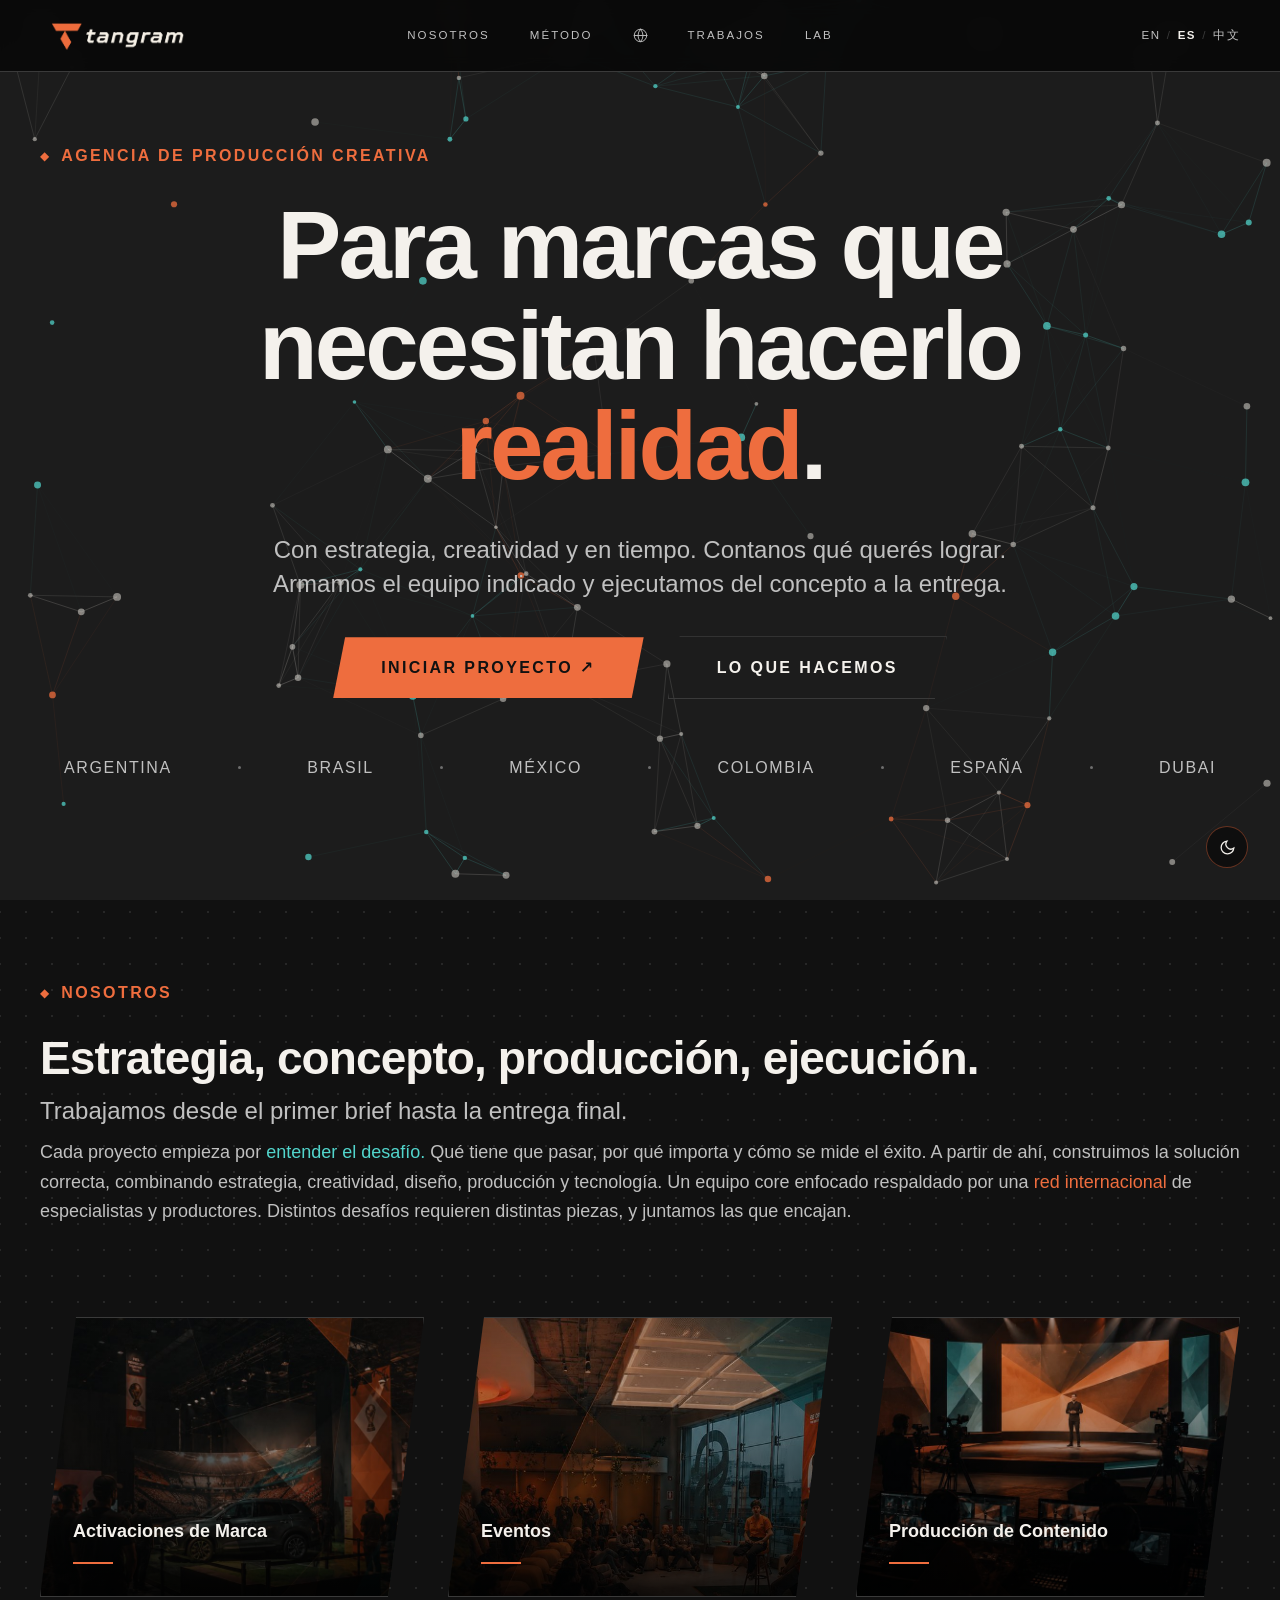
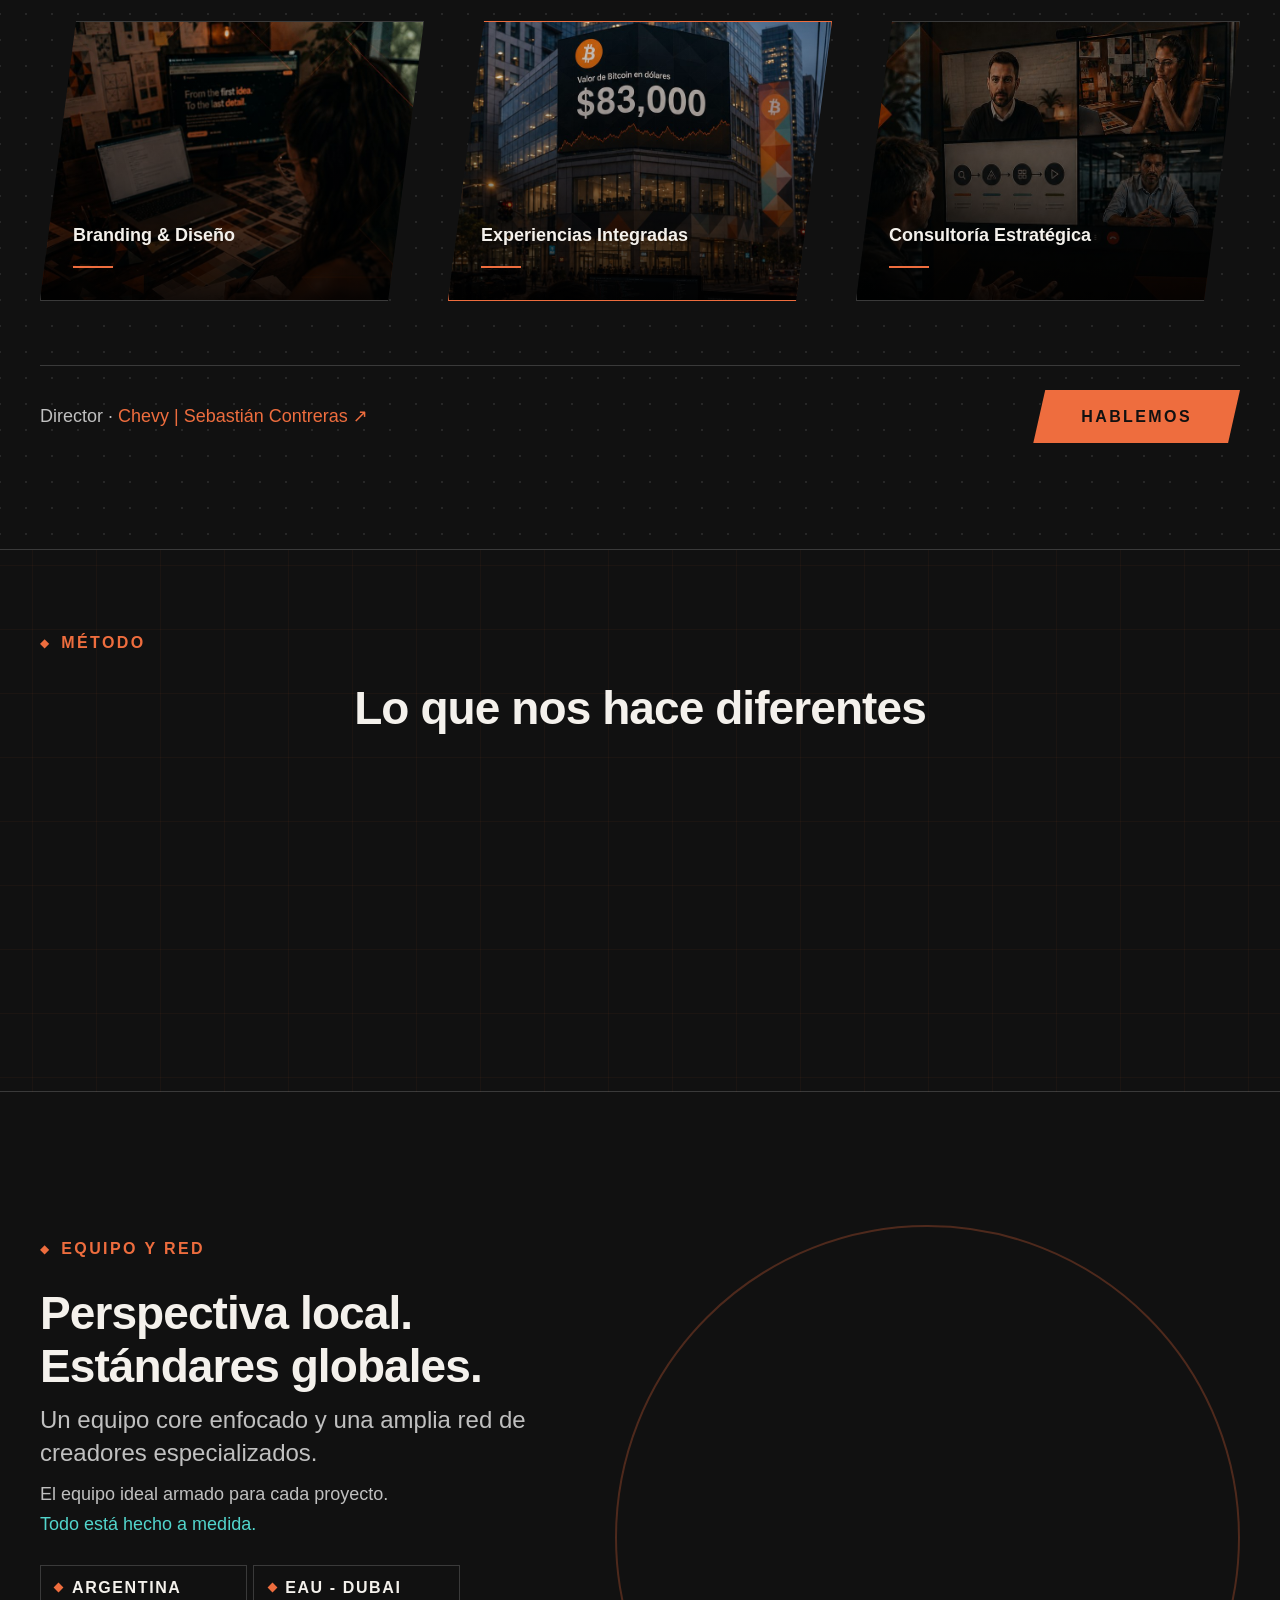
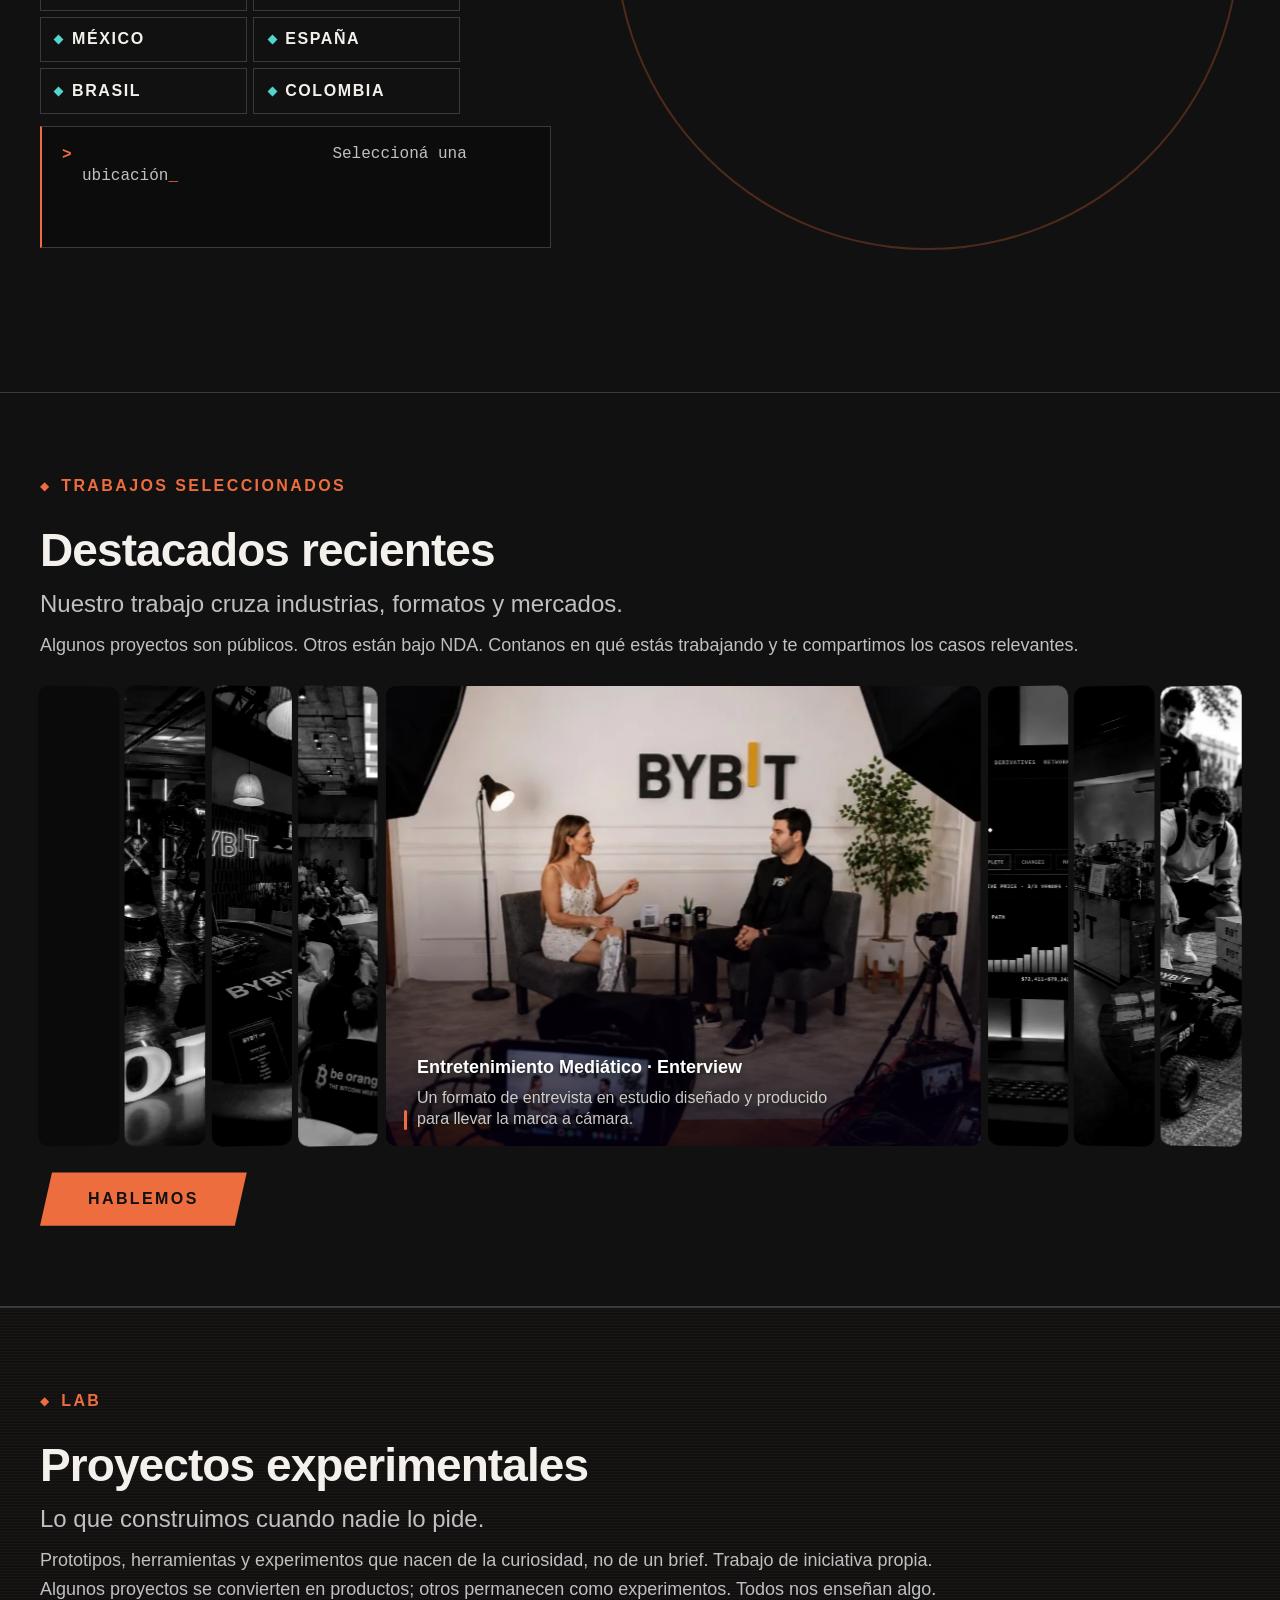
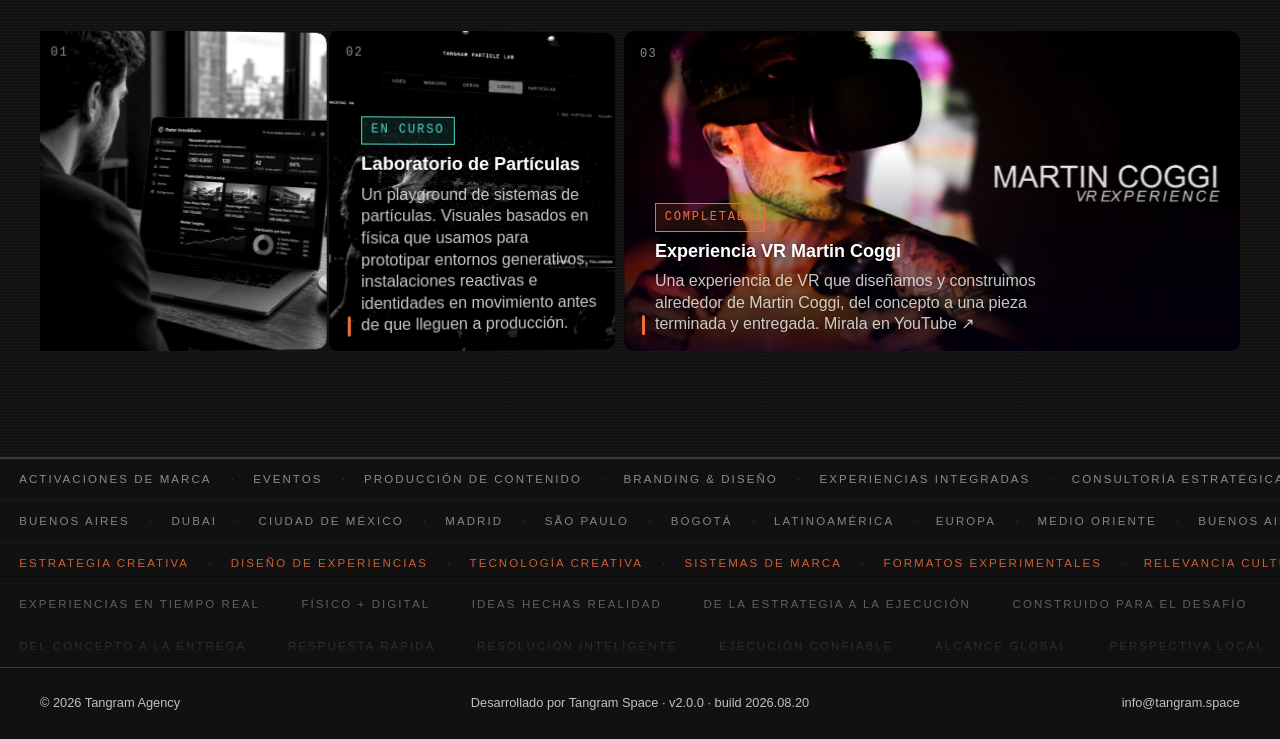
==== es/index.html @ b04fa287 "Initial backup of tangram.space Co-Authored-By: Claude Sonnet 5 <noreply@anthropic.com>" ====
<!DOCTYPE html>
<html lang="es">

<head>
    <meta charset="UTF-8">
    <meta name="viewport" content="width=device-width, initial-scale=1.0">
    <title>Tangram | Agencia de Producción Creativa en Dubái</title>
    <meta name="description" content="Tangram es una agencia de producción creativa con base en Dubái, con operación en Latinoamérica, Europa y Medio Oriente: activaciones, eventos y contenido.">
    <meta property="og:type" content="website">
    <meta property="og:site_name" content="Tangram">
    <meta property="og:locale" content="es_ES">
    <meta property="og:url" content="http://staging-tangram-space.s3-website.us-east-2.amazonaws.com/es/index.html">
    <meta property="og:title" content="Tangram | Agencia de Producción Creativa en Dubái">
    <meta property="og:description" content="Tangram es una agencia de producción creativa con base en Dubái, con operación en Latinoamérica, Europa y Medio Oriente: activaciones, eventos y contenido.">
    <meta property="og:image" content="http://staging-tangram-space.s3-website.us-east-2.amazonaws.com/assets/images/og-cover.jpg">
    <meta property="og:image:width" content="1200">
    <meta property="og:image:height" content="630">
    <meta name="twitter:card" content="summary_large_image">
    <meta name="twitter:title" content="Tangram | Agencia de Producción Creativa en Dubái">
    <meta name="twitter:description" content="Tangram es una agencia de producción creativa con base en Dubái, con operación en Latinoamérica, Europa y Medio Oriente: activaciones, eventos y contenido.">
    <meta name="twitter:image" content="http://staging-tangram-space.s3-website.us-east-2.amazonaws.com/assets/images/og-cover.jpg">
    <link rel="preload" href="../fonts/TTOctosquares-DemiBold.woff2" as="font" type="font/woff2" crossorigin>
    <link rel="stylesheet" href="../css/styles.css">
    <link rel="icon" type="image/svg+xml" href="../assets/favicon.svg?v=5">
    <link rel="apple-touch-icon" sizes="180x180" href="../assets/apple-touch-icon.png?v=5">
    <link rel="icon" type="image/png" sizes="32x32" href="../assets/favicon-32x32.png?v=5">
    <link rel="icon" type="image/png" sizes="16x16" href="../assets/favicon-16x16.png?v=5">
    <link rel="icon" href="../assets/favicon.ico?v=5" type="image/x-icon">
    <!-- SEO:AUTOGENERATED START (source of truth: seo.config.json + build-seo.js — do not hand-edit) -->
    <link rel="canonical" href="http://staging-tangram-space.s3-website.us-east-2.amazonaws.com/es/index.html">
    <link rel="alternate" hreflang="en" href="http://staging-tangram-space.s3-website.us-east-2.amazonaws.com/">
    <link rel="alternate" hreflang="es" href="http://staging-tangram-space.s3-website.us-east-2.amazonaws.com/es/index.html">
    <link rel="alternate" hreflang="zh" href="http://staging-tangram-space.s3-website.us-east-2.amazonaws.com/zh/index.html">
    <link rel="alternate" hreflang="x-default" href="http://staging-tangram-space.s3-website.us-east-2.amazonaws.com/">
    <meta name="robots" content="noindex, nofollow">
    <script type="application/ld+json">
{
    "@context": "https://schema.org",
    "@type": "Organization",
    "name": "Tangram",
    "url": "http://staging-tangram-space.s3-website.us-east-2.amazonaws.com/es/index.html",
    "logo": "http://staging-tangram-space.s3-website.us-east-2.amazonaws.com/assets/images/logo.png",
    "email": "info@tangram.space",
    "sameAs": [
        "https://www.linkedin.com/company/tangram-marketing-agency"
    ]
}
    </script>
<!-- SEO:AUTOGENERATED END -->
</head>

<body>

    <header class="site-header">
        <div class="logo">
            <picture><source srcset="../assets/images/logo.webp" type="image/webp"><img src="../assets/images/logo.png" alt="Tangram Logo" width="1450" height="482"></picture>
        </div>
        <nav class="nav-main">
            <div class="nav-main-side">
                <a href="#about" class="nav-link">Nosotros</a>
                <a href="#methodology" class="nav-link">Método</a>
            </div>
            <a href="#team" class="nav-link nav-globe" title="Red"><svg xmlns="http://www.w3.org/2000/svg" width="15" height="15" viewBox="0 0 24 24" fill="none" stroke="currentColor" stroke-width="1.5" stroke-linecap="round" stroke-linejoin="round" aria-hidden="true"><circle cx="12" cy="12" r="10"/><line x1="2" y1="12" x2="22" y2="12"/><path d="M12 2a15.3 15.3 0 0 1 4 10 15.3 15.3 0 0 1-4 10 15.3 15.3 0 0 1-4-10 15.3 15.3 0 0 1 4-10z"/></svg></a>
            <div class="nav-main-side">
                <a href="#portfolio" class="nav-link">Trabajos</a>
                <a href="#lab" class="nav-link">Lab</a>
            </div>
        </nav>
        <div class="nav-right">
            <button class="hamburger-btn" id="hamburger-btn" aria-label="Abrir menú" aria-expanded="false">
                <span class="bar"></span>
                <span class="bar"></span>
                <span class="bar"></span>
            </button>
            <div class="nav-lang-group">
                <a href="/" class="nav-lang-item">EN</a>
                <span class="nav-lang-sep">/</span>
                <span class="nav-lang-active">ES</span>
                <span class="nav-lang-sep">/</span>
                <a href="/zh/index.html" class="nav-lang-item">中文</a>
            </div>
        </div>
    </header>

    <main>
        <!-- Hero -->
        <section class="hero" id="hero">
            <canvas id="hero-canvas" aria-hidden="true"></canvas>
            <div class="container">
                <div class="hero-content">
                    <p class="section-kicker hero-reveal"><span class="eyebrow-diamond">◆</span> Agencia de Producción Creativa</p>
                    <div class="hero-content-inner">
                        <h1 class="hero-title hero-reveal">
                            <span class="hero-title-line1">Para marcas que</span><br>necesitan hacerlo <span class="accent-orange">realidad</span>.
                        </h1>
                        <p class="section-lead hero-subtitle hero-reveal">Con estrategia, creatividad y en tiempo. Contanos qué querés lograr.<br>Armamos el equipo indicado y ejecutamos del concepto a la entrega.</p>
                        <div class="hero-ctas hero-reveal">
                            <a href="#contact" class="btn-primary" id="open-contact-modal-hero">Iniciar Proyecto ↗</a>
                            <a href="#about" class="btn-hero-secondary">Lo que hacemos</a>
                        </div>
                        <a href="#team" class="credit-line hero-locations hero-reveal">
                            <span>Argentina</span>
                            <span class="loc-sep"></span>
                            <span>Brasil</span>
                            <span class="loc-sep"></span>
                            <span>México</span>
                            <span class="loc-sep"></span>
                            <span>Colombia</span>
                            <span class="loc-sep"></span>
                            <span>España</span>
                            <span class="loc-sep"></span>
                            <span>Dubai</span>
                        </a>
                    </div>
                </div>
            </div>
            <a href="#about" class="hero-scroll-hint" aria-label="Scroll"><span class="scroll-chevron"></span></a>
        </section>

        <!-- About -->
        <section class="about section-padding" id="about">
            <div class="container about-grid">
                <div class="about-text">
                    <p class="section-kicker"><span class="eyebrow-diamond">◆</span> Nosotros</p>
                    <h2 class="section-title">Estrategia, concepto, producción, ejecución.</h2>
                    <p class="section-lead">Trabajamos desde el primer brief hasta la entrega final.</p>
                    <p class="body">
                        Cada proyecto empieza por <span class="text-teal">entender el desafío.</span> Qué tiene que pasar, por qué importa y cómo se mide el éxito. A partir de ahí, construimos la solución correcta, combinando estrategia, creatividad, diseño, producción y tecnología. Un equipo core enfocado respaldado por una <span class="text-orange">red internacional</span> de especialistas y productores. Distintos desafíos requieren distintas piezas, y juntamos las que encajan.
                    </p>
                </div>
                <div class="services-grid" id="services">
                    <div class="service-card card-activations-lab">
                        <h3>Activaciones de Marca</h3>
                        <p>Convertimos los objetivos de marca en experiencias con las que la gente puede interactuar. Del concepto a la ejecución, cada activación se construye en torno a un propósito claro, conectando creatividad, touchpoints físicos y digitales, e impacto medible.</p>
                    </div>
                    <div class="service-card card-events">
                        <h3>Eventos</h3>
                        <p>Creamos eventos como experiencias completas de marca. Del concepto y el journey del invitado a la producción y ejecución, cada elemento está diseñado en función del objetivo. De encuentros íntimos a producciones de gran escala para 50 a 5.000 personas.</p>
                    </div>
                    <div class="service-card card-audiovisual">
                        <h3>Producción de Contenido</h3>
                        <p>Desarrollamos y producimos contenido construido en torno a marcas, productos y audiencias. De conceptos creativos y formatos hasta la filmación, motion y postproducción. Original o adaptado, siempre diseñado para donde tiene que vivir.</p>
                    </div>
                    <div class="service-card card-branding-design">
                        <h3>Branding & Diseño</h3>
                        <p>Creamos identidades visuales y sistemas de diseño que funcionan en entornos digitales y físicos. De 2D, 3D y motion a merchandising, señalética y espacios. Un lenguaje visual coherente en cada punto de contacto.</p>
                    </div>
                    <div class="service-card card-experiences">
                        <h3 class="text-accent">Experiencias Integradas</h3>
                        <p>Conectamos estrategia, creatividad, diseño, tecnología y producción para construir experiencias en entornos físicos y digitales. Distintas disciplinas trabajando juntas como una sola idea conectada.</p>
                    </div>
                    <div class="service-card card-consulting">
                        <h3>Consultoría Estratégica</h3>
                        <p>Ayudamos a convertir desafíos complejos en proyectos claros y ejecutables. De la definición de objetivos y oportunidades a la arquitectura del proyecto, KPIs, presupuestos, tiempos y el equipo indicado para hacerlo posible.</p>
                    </div>
                </div>
                <div class="body about-director">
                    <span>Director · <button type="button" class="director-link" id="open-dir-modal">Chevy | Sebastián Contreras ↗</button></span>
                    <button type="button" class="btn-primary" id="open-contact-modal-about">Hablemos</button>
                </div>
            </div>
        </section>

        <!-- How We Work -->
        <section class="methodology section-padding" id="methodology">
            <div class="container">
                <p class="section-kicker"><span class="eyebrow-diamond">◆</span> Método</p>
                <div class="method-content">
                    <h2 class="section-title method-reveal">Lo que nos hace diferentes</h2>
                    <p class="section-lead method-reveal">Cada proyecto empieza desde el desafío, no desde un catálogo de servicios.</p>
                    <p class="body method-reveal">Según lo que requiera, incorporamos las capacidades, personas, partners y tecnologías adecuadas.<br>Distintos desafíos requieren distintas piezas. Cada proyecto define su propia forma.</p>
                </div>
                <div class="method-stages method-reveal" aria-hidden="true">
                    <span class="m-stage" data-stage="understand">Entender</span>
                    <span class="m-stage-sep"><svg viewBox="0 0 28 12" preserveAspectRatio="none"><path class="sep-line" d="M1 6 H21"/><path class="sep-head" d="M19 1.5 L26.5 6 L19 10.5 Z"/></svg></span>
                    <span class="m-stage" data-stage="create">Crear</span>
                    <span class="m-stage-sep"><svg viewBox="0 0 28 12" preserveAspectRatio="none"><path class="sep-line" d="M1 6 H21"/><path class="sep-head" d="M19 1.5 L26.5 6 L19 10.5 Z"/></svg></span>
                    <span class="m-stage" data-stage="build">Construir</span>
                    <span class="m-stage-sep"><svg viewBox="0 0 28 12" preserveAspectRatio="none"><path class="sep-line" d="M1 6 H21"/><path class="sep-head" d="M19 1.5 L26.5 6 L19 10.5 Z"/></svg></span>
                    <span class="m-stage" data-stage="deliver">Entregar</span>
                </div>
                <div class="method-content">
                    <ul class="method-values method-reveal">
                        <li><span class="mv-text" data-text="Respuesta rápida."></span><span class="mv-caret">_</span></li>
                        <li><span class="mv-text" data-text="Resolución inteligente."></span><span class="mv-caret">_</span></li>
                        <li><span class="mv-text" data-text="Ejecución confiable."></span><span class="mv-caret">_</span></li>
                    </ul>
                </div>
            </div>
        </section>

        <!-- Team & Global -->
        <section class="team section-padding" id="team">
            <div class="container">
                <div class="team-split">
                    <!-- IZQUIERDA: label + tagline + descripción + city cards -->
                    <div class="team-left">
                        <p class="section-kicker"><span class="eyebrow-diamond">◆</span> Equipo y Red</p>
                        <h2 class="section-title">Perspectiva local.<br>Estándares globales.</h2>
                        <p class="section-lead">Un equipo core enfocado y una amplia red de creadores especializados.</p>
                        <p class="body">El equipo ideal armado para cada proyecto.<br><span class="text-teal">Todo está hecho a medida.</span></p>
                        <div class="city-cards">
                            <button type="button" class="city-card" data-city="baires" data-type="hq" data-role="Sede Central" data-text="Proyectos de gran escala. Activaciones de marca, mappings, producción virtual, dirección creativa y gestión integral de proyectos.">
                                <span class="city-dot"></span><span class="city-card-name team-location-label">Argentina</span>
                            </button>
                            <button type="button" class="city-card" data-city="dubai" data-type="hq" data-role="Sede Central" data-text="Luces, mapping, shows y eventos. Estudio asociado: Cocolife. Estudio creativo de arte, entretenimiento y diseño visual disruptivo." data-link-word="Cocolife" data-link-href="https://cocolife.fun/">
                                <span class="city-dot"></span><span class="city-card-name team-location-label">EAU - Dubai</span>
                            </button>
                            <button type="button" class="city-card" data-city="mexico" data-type="partner" data-role="Partner" data-text="Producción 100% llave en mano. Ejecución local completa del concepto a la entrega.">
                                <span class="city-dot"></span><span class="city-card-name team-location-label">México</span>
                            </button>
                            <button type="button" class="city-card" data-city="iberia" data-type="partner" data-role="Partner" data-text="Experiencias a gran escala y producción de merchandise premium.">
                                <span class="city-dot"></span><span class="city-card-name team-location-label">España</span>
                            </button>
                            <button type="button" class="city-card" data-city="brasil" data-type="local" data-role="Productor Local" data-text="Productores y proveedores locales para costos competitivos y ejecución confiable.">
                                <span class="city-dot"></span><span class="city-card-name team-location-label">Brasil</span>
                            </button>
                            <button type="button" class="city-card" data-city="colombia" data-type="local" data-role="Productor Local" data-text="Productores y proveedores locales para costos competitivos y ejecución confiable.">
                                <span class="city-dot"></span><span class="city-card-name team-location-label">Colombia</span>
                            </button>
                        </div>
                        <div class="map-readout" id="map-readout" data-idle="Seleccioná una ubicación">
                            <span class="readout-prompt">&gt;</span>
                            <span class="readout-body"><span class="readout-head team-location-label"></span><span class="readout-text"></span><span class="readout-caret">_</span></span>
                        </div>
                    </div>
                    <!-- DERECHA: globe -->
                    <div class="team-map-container">
                        <div class="globe-ascii"></div>
                    </div>
                </div>
            </div>
        </section>

        <!-- Portfolio -->
        <section class="portfolio section-padding" id="portfolio">
            <div class="container">
                <p class="section-kicker"><span class="eyebrow-diamond">◆</span> Trabajos Seleccionados</p>
                <div class="content">
                    <h2 class="section-title">Destacados recientes</h2>
                    <p class="section-lead">Nuestro trabajo cruza industrias, formatos y mercados.</p>
                    <p class="body">Algunos proyectos son públicos. Otros están bajo NDA. Contanos en qué estás trabajando y te compartimos los casos relevantes.</p>
                    <div class="ag-gallery" role="region" aria-label="Trabajos seleccionados">
                        <div class="ag-panel" role="button" tabindex="0" aria-label="Desarrollo Tecnológico en Tiempo Real">
                            <span class="ag-frame"><span class="ag-media"><picture><source srcset="../assets/images/cases/bybit-billboard.webp" type="image/webp"><img src="../assets/images/cases/bybit-billboard.jpg" alt="Cartelera OOH del precio de Bitcoin en Buenos Aires para Bybit" width="600" height="800" loading="lazy" decoding="async"></picture></span><span class="ag-overlay" aria-hidden="true"></span></span>
                            <span class="lab-panel-info" aria-hidden="true"><span class="ag-bar"></span><span class="lab-panel-body"><span class="lab-panel-name">Desarrollo Tecnológico en Tiempo Real</span><span class="lab-panel-desc">El precio de Bitcoin en tiempo real convertido en una campaña de vía pública de alto impacto en Buenos Aires.</span></span></span>
                        </div>
                        <div class="ag-panel" role="button" tabindex="0" aria-label="Show de Luces LED Sincronizado">
                            <span class="ag-frame"><span class="ag-media"><picture><source srcset="../assets/images/cases/volvo.webp" type="image/webp"><img src="../assets/images/cases/volvo.jpg" alt="Show de luces del stand de Volvo en una expo" width="600" height="800" loading="lazy" decoding="async"></picture></span><span class="ag-overlay" aria-hidden="true"></span></span>
                            <span class="lab-panel-info" aria-hidden="true"><span class="ag-bar"></span><span class="lab-panel-body"><span class="lab-panel-name">Show de Luces LED Sincronizado</span><span class="lab-panel-desc">Una performance sincronizada de luces y percusión creada para el nuevo concept store de Volvo.</span></span></span>
                        </div>
                        <div class="ag-panel" role="button" tabindex="0" aria-label="Evento VIP Temático · México">
                            <span class="ag-frame"><span class="ag-media"><picture><source srcset="../assets/images/cases/bybit-poker.webp" type="image/webp"><img src="../assets/images/cases/bybit-poker.jpg" alt="Noche de póker VIP de Bybit en México" width="600" height="800" loading="lazy" decoding="async"></picture></span><span class="ag-overlay" aria-hidden="true"></span></span>
                            <span class="lab-panel-info" aria-hidden="true"><span class="ag-bar"></span><span class="lab-panel-body"><span class="lab-panel-name">Evento VIP Temático · México</span><span class="lab-panel-desc">Una noche de póker de marca diseñada para transformar comunidad en una experiencia memorable.</span></span></span>
                        </div>
                        <div class="ag-panel" role="button" tabindex="0" aria-label="Conferencia Bitcoin · Be Orange Uruguay">
                            <span class="ag-frame"><span class="ag-media"><picture><source srcset="../assets/images/cases/be-orange.webp" type="image/webp"><img src="../assets/images/cases/be-orange.jpg" alt="Producción de la conferencia de Bitcoin y Web3 de Be Orange" width="546" height="800" loading="lazy" decoding="async"></picture></span><span class="ag-overlay" aria-hidden="true"></span></span>
                            <span class="lab-panel-info" aria-hidden="true"><span class="ag-bar"></span><span class="lab-panel-body"><span class="lab-panel-name">Conferencia Bitcoin · Be Orange Uruguay</span><span class="lab-panel-desc">Un encuentro Bitcoin que unió conversación, comunidad y una identidad visual clara.</span></span></span>
                        </div>
                        <a class="ag-panel" tabindex="0" aria-label="Entretenimiento Mediático · Enterview" href="https://www.instagram.com/reels/DTsj3qkkcLk/" target="_blank" rel="noopener">
                            <span class="ag-frame"><span class="ag-media"><picture><source srcset="../assets/images/cases/bybit-enterview.webp" type="image/webp"><img src="../assets/images/cases/bybit-enterview.jpg" alt="Producción de contenido: entrevista a Patricio Mesri para Bybit" width="600" height="800" loading="lazy" decoding="async"></picture></span><span class="ag-overlay" aria-hidden="true"></span></span>
                            <span class="lab-panel-info" aria-hidden="true"><span class="ag-bar"></span><span class="lab-panel-body"><span class="lab-panel-name">Entretenimiento Mediático · Enterview</span><span class="lab-panel-desc">Un formato de entrevista en estudio diseñado y producido para llevar la marca a cámara.</span></span></span>
                        </a>
                        <div class="ag-panel" role="button" tabindex="0" aria-label="Observatorio Bitcoin">
                            <span class="ag-frame"><span class="ag-media"><picture><source srcset="../assets/images/lab/bitcoin-observatory.webp" type="image/webp"><img src="../assets/images/lab/bitcoin-observatory.jpg" alt="Observatorio Bitcoin" width="1774" height="887" loading="lazy" decoding="async"></picture></span><span class="ag-overlay" aria-hidden="true"></span></span>
                            <span class="lab-panel-info" aria-hidden="true"><span class="ag-bar"></span><span class="lab-panel-body"><span class="lab-panel-name">Observatorio Bitcoin</span><span class="lab-panel-desc">Una herramienta abierta de datos en tiempo real para leer mercado, red y señales on-chain de Bitcoin.</span></span></span>
                        </div>
                        <div class="ag-panel" role="button" tabindex="0" aria-label="Lanzamiento de Card & Pay · Brasil y México">
                            <span class="ag-frame"><span class="ag-media"><picture><source srcset="../assets/images/cases/bybit-card.webp" type="image/webp"><img src="../assets/images/cases/bybit-card.jpg" alt="Lanzamiento de Bybit Card and Pay en México y Brasil" width="1086" height="1448" loading="lazy" decoding="async"></picture></span><span class="ag-overlay" aria-hidden="true"></span></span>
                            <span class="lab-panel-info" aria-hidden="true"><span class="ag-bar"></span><span class="lab-panel-body"><span class="lab-panel-name">Lanzamiento de Card & Pay · Brasil y México</span><span class="lab-panel-desc">Una experiencia de lanzamiento multisensorial para presentar Bybit Card y Pay en Brasil y México.</span></span></span>
                        </div>
                        <div class="ag-panel" role="button" tabindex="0" aria-label="Activación de Marca Callejera">
                            <span class="ag-frame"><span class="ag-media"><picture><source srcset="../assets/images/cases/bybit-pizza-car.webp" type="image/webp"><img src="../assets/images/cases/bybit-pizza-car.jpg" alt="Activación de marca callejera por el Bitcoin Pizza Day" width="1086" height="1448" loading="lazy" decoding="async"></picture></span><span class="ag-overlay" aria-hidden="true"></span></span>
                            <span class="lab-panel-info" aria-hidden="true"><span class="ag-bar"></span><span class="lab-panel-body"><span class="lab-panel-name">Activación de Marca Callejera</span><span class="lab-panel-desc">Una activación urbana lúdica que convirtió entregas de pizza de marca en momentos compartidos de descubrimiento.</span></span></span>
                        </div>
                    </div>
                    <button class="btn-primary" id="open-contact-modal">Hablemos</button>
                </div>
            </div>
        </section>

        <!-- Lab -->
        <section class="lab section-padding" id="lab">
            <div class="container">
                <div>
                    <p class="section-kicker"><span class="eyebrow-diamond">◆</span> Lab</p>
                    <h2 class="section-title">Proyectos experimentales</h2>
                    <p class="section-lead">Lo que construimos cuando nadie lo pide.</p>
                    <p class="body">Prototipos, herramientas y experimentos que nacen de la curiosidad, no de un brief. Trabajo de iniciativa propia.<br>Algunos proyectos se convierten en productos; otros permanecen como experimentos. Todos nos enseñan algo.</p>
                </div>
                <div class="ag-gallery lab-gallery" role="region" aria-label="Experimentos de Lab">
                    <article class="ag-panel lab-panel" tabindex="0" aria-label="Radar Inmobiliario">
                        <span class="ag-frame"><span class="ag-media"><picture><source srcset="../assets/images/lab/radar-inmobiliario-lab.webp" type="image/webp"><img src="../assets/images/lab/radar-inmobiliario-lab.jpeg" alt="Radar Inmobiliario" width="1168" height="784" loading="lazy" decoding="async"></picture></span><span class="ag-overlay" aria-hidden="true"></span></span>
                        <span class="lab-panel-idx" aria-hidden="true">01</span>
                        <span class="lab-panel-info" aria-hidden="true">
                            <span class="ag-bar"></span>
                            <span class="lab-panel-body">
                                <span class="lab-status" data-status="ONGOING">En curso</span>
                                <span class="lab-panel-name">Radar Inmobiliario</span>
                                <span class="lab-panel-desc">Una herramienta de inteligencia inmobiliaria que detecta publicaciones, compara señales locales y prioriza oportunidades de alto potencial antes de que el mercado las alcance.</span>
                            </span>
                        </span>
                    </article>
                    <article class="ag-panel lab-panel" tabindex="0" aria-label="Laboratorio de Partículas">
                        <span class="ag-frame"><span class="ag-media"><picture><source srcset="../assets/images/lab/particle-lab.webp" type="image/webp"><img src="../assets/images/lab/particle-lab.jpg" alt="Laboratorio de Partículas" width="1774" height="887" loading="lazy" decoding="async"></picture></span><span class="ag-overlay" aria-hidden="true"></span></span>
                        <span class="lab-panel-idx" aria-hidden="true">02</span>
                        <span class="lab-panel-info" aria-hidden="true">
                            <span class="ag-bar"></span>
                            <span class="lab-panel-body">
                                <span class="lab-status" data-status="ONGOING">En curso</span>
                                <span class="lab-panel-name">Laboratorio de Partículas</span>
                                <span class="lab-panel-desc">Un playground de sistemas de partículas. Visuales basados en física que usamos para prototipar entornos generativos, instalaciones reactivas e identidades en movimiento antes de que lleguen a producción.</span>
                            </span>
                        </span>
                    </article>
                    <a class="ag-panel lab-panel" tabindex="0" aria-label="Experiencia VR Martin Coggi" href="https://youtu.be/PFShiJk9crU" target="_blank" rel="noopener">
                        <span class="ag-frame"><span class="ag-media"><picture><source srcset="../assets/images/lab/martin-coggi-vr.webp" type="image/webp"><img src="../assets/images/lab/martin-coggi-vr.jpg" alt="Experiencia VR Martin Coggi" width="1774" height="887" loading="lazy" decoding="async"></picture></span><span class="ag-overlay" aria-hidden="true"></span></span>
                        <span class="lab-panel-idx" aria-hidden="true">03</span>
                        <span class="lab-panel-info" aria-hidden="true">
                            <span class="ag-bar"></span>
                            <span class="lab-panel-body">
                                <span class="lab-status" data-status="COMPLETED">Completado</span>
                                <span class="lab-panel-name">Experiencia VR Martin Coggi</span>
                                <span class="lab-panel-desc">Una experiencia de VR que diseñamos y construimos alrededor de Martin Coggi, del concepto a una pieza terminada y entregada. Mirala en YouTube ↗</span>
                            </span>
                        </span>
                    </a>
                </div>
            </div>
        </section>



    </main>

    <!-- Scrolling text strip — ES -->
    <div class="marquee-section" aria-hidden="true">
        <div class="marquee-row">
            <div class="marquee-track scroll-left" style="animation-duration:80s">
                <span class="mq-item">Activaciones de Marca</span><span class="mq-sep">·</span>
                <span class="mq-item">Eventos</span><span class="mq-sep">·</span>
                <span class="mq-item">Producción de Contenido</span><span class="mq-sep">·</span>
                <span class="mq-item">Branding &amp; Diseño</span><span class="mq-sep">·</span>
                <span class="mq-item">Experiencias Integradas</span><span class="mq-sep">·</span>
                <span class="mq-item">Consultoría Estratégica</span><span class="mq-sep">·</span>
            </div>
        </div>
        <div class="marquee-row">
            <div class="marquee-track scroll-right" style="animation-duration:65s">
                <span class="mq-item">Buenos Aires</span><span class="mq-sep">·</span>
                <span class="mq-item">Dubai</span><span class="mq-sep">·</span>
                <span class="mq-item">Ciudad de México</span><span class="mq-sep">·</span>
                <span class="mq-item">Madrid</span><span class="mq-sep">·</span>
                <span class="mq-item">São Paulo</span><span class="mq-sep">·</span>
                <span class="mq-item">Bogotá</span><span class="mq-sep">·</span>
                <span class="mq-item">Latinoamérica</span><span class="mq-sep">·</span>
                <span class="mq-item">Europa</span><span class="mq-sep">·</span>
                <span class="mq-item">Medio Oriente</span><span class="mq-sep">·</span>
            </div>
        </div>
        <div class="marquee-row">
            <div class="marquee-track scroll-left" style="animation-duration:55s">
                <span class="mq-item">Estrategia Creativa</span><span class="mq-sep">·</span>
                <span class="mq-item">Diseño de Experiencias</span><span class="mq-sep">·</span>
                <span class="mq-item">Tecnología Creativa</span><span class="mq-sep">·</span>
                <span class="mq-item">Sistemas de Marca</span><span class="mq-sep">·</span>
                <span class="mq-item">Formatos Experimentales</span><span class="mq-sep">·</span>
                <span class="mq-item">Relevancia Cultural</span><span class="mq-sep">·</span>
            </div>
        </div>
        <div class="marquee-row">
            <div class="marquee-track scroll-right" style="animation-duration:72s">
                <span class="mq-item">Experiencias en Tiempo Real</span><span class="mq-sep">·</span>
                <span class="mq-item">Físico + Digital</span><span class="mq-sep">·</span>
                <span class="mq-item">Ideas Hechas Realidad</span><span class="mq-sep">·</span>
                <span class="mq-item">De la Estrategia a la Ejecución</span><span class="mq-sep">·</span>
                <span class="mq-item">Construido para el Desafío</span><span class="mq-sep">·</span>
                <span class="mq-item">Las Piezas Correctas</span><span class="mq-sep">·</span>
                <span class="mq-item">Un Equipo Conectado</span><span class="mq-sep">·</span>
            </div>
        </div>
        <div class="marquee-row">
            <div class="marquee-track scroll-left" style="animation-duration:90s">
                <span class="mq-item">Del Concepto a la Entrega</span><span class="mq-sep">·</span>
                <span class="mq-item">Respuesta Rápida</span><span class="mq-sep">·</span>
                <span class="mq-item">Resolución Inteligente</span><span class="mq-sep">·</span>
                <span class="mq-item">Ejecución Confiable</span><span class="mq-sep">·</span>
                <span class="mq-item">Alcance Global</span><span class="mq-sep">·</span>
                <span class="mq-item">Perspectiva Local</span><span class="mq-sep">·</span>
            </div>
        </div>
    </div>

    <footer class="site-footer">
        <div class="container site-footer-inner">
            <div class="copyright">&copy; <span id="yr"></span> Tangram Agency</div>
            <div class="footer-meta">Desarrollado por <a href="index.html" class="footer-dev-link">Tangram Space</a> · <span class="footer-version">v2.0.0 · build 2026.08.20</span></div>
            <div class="footer-links">
                <button type="button" class="footer-mail" id="footer-mail">info@tangram.space</button>
            </div>
        </div>
        <script>document.getElementById("yr").textContent=new Date().getFullYear()</script>
    </footer>

    <!-- Contact modal -->
    <div class="contact-modal-overlay" id="contact-modal" aria-hidden="true" inert>
        <div class="contact-modal" role="dialog" aria-modal="true" aria-labelledby="contact-modal-label">
            <button class="contact-modal-close" id="contact-modal-close" aria-label="Cerrar">×</button>
            <div class="contact-modal-mark" aria-hidden="true"><picture><source srcset="../assets/images/logo.webp" type="image/webp"><img src="../assets/images/logo.png" alt="Tangram" width="1450" height="482"></picture></div>
            <p class="contact-modal-label" id="contact-modal-label">Escribinos a</p>
            <p class="contact-modal-email">info@tangram.space</p>
            <div class="contact-modal-options">
                <a href="https://mail.google.com/mail/?view=cm&fs=1&to=info@tangram.space&su=Trabajemos%20juntos" target="_blank" rel="noopener" class="contact-modal-option">
                    <span class="contact-modal-icon">
                        <svg width="18" height="18" viewBox="0 0 24 24" fill="none" stroke="currentColor" stroke-width="1.8"><rect x="2" y="4" width="20" height="16" rx="2"/><path d="M2 7l10 7 10-7"/></svg>
                    </span>
                    Abrir en Gmail
                </a>
                <a href="mailto:info@tangram.space?subject=Trabajemos%20juntos" class="contact-modal-option">
                    <span class="contact-modal-icon">
                        <svg width="18" height="18" viewBox="0 0 24 24" fill="none" stroke="currentColor" stroke-width="1.8"><rect x="2" y="4" width="20" height="16" rx="2"/><polyline points="2,4 12,13 22,4"/></svg>
                    </span>
                    App de mail
                </a>
                <button class="contact-modal-option" id="copy-email-btn">
                    <span class="contact-modal-icon">
                        <svg width="18" height="18" viewBox="0 0 24 24" fill="none" stroke="currentColor" stroke-width="1.8"><rect x="9" y="9" width="13" height="13" rx="1"/><path d="M5 15H4a2 2 0 0 1-2-2V4a2 2 0 0 1 2-2h9a2 2 0 0 1 2 2v1"/></svg>
                    </span>
                    <span id="copy-label">Copiar dirección</span>
                </button>
            </div>
        </div>
    </div>

    <a href="https://wa.me/12015238574" target="_blank" rel="noopener" class="whatsapp-float" aria-label="Chatear por WhatsApp" title="Chatear por WhatsApp">
        <svg xmlns="http://www.w3.org/2000/svg" viewBox="0 0 448 512" aria-hidden="true"><path d="M380.9 97.1C339 55.1 283.2 32 223.9 32c-122.4 0-222 99.6-222 222 0 39.1 10.2 77.3 29.6 110.9L1.9 480l117.1-30.7c32.4 17.7 68.9 27 106.1 27h.1c122.3 0 224.1-99.6 224.1-222 0-59.3-23.2-115-65.4-157.2zM223.9 438.6c-33.2 0-65.7-8.9-94-25.7l-6.7-4-69.8 18.3L72 359.2l-4.4-7c-18.5-29.4-28.2-63.3-28.2-98.2 0-101.7 82.8-184.5 184.6-184.5 49.3 0 95.6 19.2 130.4 54.1 34.8 34.9 56.2 81.2 56.1 130.5 0 101.8-84.9 184.5-186.6 184.5zm101.2-138.2c-5.5-2.8-32.8-16.2-37.9-18-5.1-1.9-8.8-2.8-12.5 2.8-3.7 5.6-14.3 18-17.6 21.7-3.2 3.7-6.5 4.2-12 1.4-32.6-16.3-54-29.1-75.5-66-5.7-9.8 5.7-9.1 16.3-30.3 1.8-3.7.9-6.9-.6-9.7-1.5-2.8-13.4-32.3-18.3-44.2-4.8-11.6-9.8-10-13.5-10.2-3.5-.2-7.5-.2-11.5-.2-4 0-10.5 1.5-16 7.4-5.5 5.9-21 20.6-21 50.2 0 29.6 21.5 58.2 24.5 62.2 3 4 41.2 63 99.8 85.8 49.8 19.4 60 15.6 70.8 14.6 10.8-1 32.8-13.4 37.4-26.4 4.6-13 4.6-24.1 3.2-26.4-1.4-2.3-5.1-3.7-10.6-6.5z"/></svg>
    </a>


    <!-- Director modal -->
    <div class="dir-modal-overlay" id="dir-modal" aria-hidden="true" inert>
        <div class="dir-modal" role="dialog" aria-modal="true" aria-label="Chevy | Sebastián Contreras">
            <button class="dir-modal-close" id="dir-modal-close" aria-label="Close">×</button>
            <a href="../chevy.html" class="dir-modal-photo" title="Hacé click en la foto para ver el perfil completo">
                <picture><source srcset="../assets/images/chevy-photo.webp" type="image/webp"><img src="../assets/images/chevy-photo.jpg" alt="Sebastián Contreras" width="900" height="796"></picture>
                <span class="dir-modal-photo-cta">Hacé click en la foto para ver el perfil completo</span>
            </a>
            <div class="dir-modal-body">
                <p class="section-kicker dir-modal-eyebrow"><span class="eyebrow-diamond">◆</span> Director Creativo</p>
                <h3 class="dir-modal-name">Chevy</h3>
                <p class="dir-modal-sub">Sebastián Contreras</p>
                <span class="dir-modal-role">Tangram Agency — Director</span>
                <p class="dir-modal-bio">Productor y director creativo que construye experiencias de marca donde estrategia y ejecución son inseparables. Más de una década liderando proyectos de alta complejidad en Latinoamérica, Europa y Medio Oriente. También trabaja como consultor para otros estudios y productoras.</p>
                <a href="../chevy.html" class="dir-modal-cta">Perfil completo ↗</a>
            </div>
        </div>
    </div>

    <button class="theme-toggle theme-toggle--float" id="theme-toggle" aria-label="Toggle light/dark mode">
        <svg class="icon-moon" viewBox="0 0 24 24" fill="none" stroke="currentColor" stroke-width="1.8" aria-hidden="true"><path d="M21 12.79A9 9 0 1 1 11.21 3 7 7 0 0 0 21 12.79z"/></svg>
        <svg class="icon-sun"  viewBox="0 0 24 24" fill="none" stroke="currentColor" stroke-width="1.8" aria-hidden="true"><circle cx="12" cy="12" r="4"/><path d="M12 2v2M12 20v2M4.93 4.93l1.41 1.41M17.66 17.66l1.41 1.41M2 12h2M20 12h2M6.34 17.66l-1.41 1.41M19.07 4.93l-1.41 1.41"/></svg>
    </button>

    <script src="../js/main.js?v=3"></script>
</body>

</html>
---- css/styles.css ----
/* ── Fonts ─────────────────────────────────────────────────────── */
@font-face {
    font-family: 'TTOctosquares';
    src: url('../fonts/TTOctosquares-DemiBold.woff2') format('woff2'),
         url('../fonts/TTOctosquares-DemiBold.ttf') format('truetype');
    font-weight: 600;
    font-style: normal;
    font-display: swap;
}
@font-face {
    font-family: 'TTOctosquares';
    src: url('../fonts/TTOctosquares-DemiBoldItalic.woff2') format('woff2'),
         url('../fonts/TTOctosquares-DemiBoldItalic.ttf') format('truetype');
    font-weight: 600;
    font-style: italic;
    font-display: swap;
}

/* ── Variables ──────────────────────────────────────────────────── */
:root {
    --bg-color:      #111111;
    --text-main:     #F4F1EC;

    /* Chamfered shape — top-left & bottom-right corners clipped */
    --ch:            12px;   /* chamfer size for buttons */
    --ch-lg:         36px;   /* chamfer size for cards */
    --clip-btn:      polygon(var(--ch) 0%, 100% 0%, calc(100% - var(--ch)) 100%, 0% 100%);
    --clip-card:     polygon(var(--ch-lg) 0%, 100% 0%, calc(100% - var(--ch-lg)) 100%, 0% 100%);
    --text-muted:    #c0c0c0;
    --accent:        #EE6D3E;   /* Orange — slightly brighter */
    --accent2:       #52D5CC;   /* Teal — slightly brighter */
    --border-color:  #3a3a3a;

    --font-display: 'TTOctosquares', 'Helvetica Neue', Helvetica, Arial, sans-serif;
    --font-main:    'Helvetica Neue', Helvetica, Arial, system-ui, sans-serif;
    --font-mono:    'SFMono-Regular', Menlo, Consolas, monospace;

    /* Flat at 1280px through normal desktop widths — 78vw only
       overtakes the floor past ~1640px, so this only grows on very
       large screens instead of needing a separate ≥2000px rule. */
    --container-width: clamp(1280px, 78vw, 1600px);
    --section-padding: 80px;
    --gap-standard: clamp(2rem, 5vw, 4rem);
    --gutter: clamp(1.5rem, 4vw, 2.5rem);

    /* Header: floor/ceiling are the two sizes the site actually used
       (60/72px header, 36/52px logo) — now reached fluidly instead of
       jumping at 480px and 768px. */
    --header-height: clamp(60px, 8vw, 72px);
    --logo-height: clamp(36px, 5.5vw, 52px);

    /* Services grid: floor is the smallest card width that doesn't force
       an awkward mid-word break in the longest service title (measured
       ~110px for the longest single word at --font-card-title/600). See
       .services-grid for how this caps the layout at 3 columns. */
    --services-gap: 1.5rem;
    --service-card-min: 260px;

    /* ── Typographic system (roles, fluid mobile → desktop) ─────────
       One clamp per role instead of a flat desktop value — floor is
       reached around a 390px phone, ceiling around an 1100px small
       desktop, so nothing needs a per-section or per-breakpoint
       override to look right at any width in between. Desktop
       ceilings are unchanged from the previous fixed values; only the
       mobile end was designed (measured against real copy — see
       Selected Work's title, the longest section-title on the site). */
    --font-section:       clamp(2.1875rem, 1.75rem + 1.75vw, 2.875rem);  /* 35px → 46px — mobile floor raised from 28px, was reading too small against its own hierarchy (kicker/lead) at phone widths */
    --font-lead:          clamp(1.2rem, 1rem + 0.7vw, 1.5rem);     /* 19.2px → 24px — floor set above --font-body's own ceiling (18px), so lead never collapses to body's size at mobile like it did at 1rem */
    --font-body:          clamp(1rem, 0.9rem + 0.5vw, 1.125rem);   /* 16px → 18px */
    --font-body-sm:       1rem;      /* 16px */
    --font-kicker:        clamp(0.75rem, 0.6rem + 0.6vw, 1rem);    /* 12px → 16px */
    --font-meta:          0.75rem;   /* 12px */
    --font-card-title:    1.125rem;  /* 18px */
    --font-button:        1rem;      /* 16px — 13px +20% */

    /* Team & Network's country/city card labels — one closed value,
       not a size that floats with --font-meta or varies by card type,
       breakpoint or active state. See .team-location-label. */
    --type-team-location: 1rem;      /* 16px */

    --lh-tight:  1.05;
    --lh-title:  1.15;
    --lh-lead:   1.4;
    --lh-body:   1.65;
    --lh-ui:     1.35;

    --ls-title:  -0.02em;
    --ls-kicker: 0.15em;
    --ls-meta:   0.1em;
}

/* ── Reset ──────────────────────────────────────────────────────── */
*, *::before, *::after {
    margin: 0; padding: 0;
    box-sizing: border-box;
    -webkit-font-smoothing: antialiased;
}

html { scroll-behavior: smooth; overflow-x: hidden; }
body { overflow-x: hidden; }

body {
    background-color: var(--bg-color);
    color: var(--text-main);
    font-family: var(--font-main);
    font-size: var(--font-body); /* 18px — sitewide base, not a 4K-only bump */
    line-height: 1.6;
    overflow-x: hidden;
}

/* ── Utilities ──────────────────────────────────────────────────── */
.container {
    max-width: var(--container-width);
    margin: 0 auto;
    padding: 0 var(--gutter);
}

.section-padding {
    padding-top: var(--section-padding);
    padding-bottom: var(--section-padding);
    border-bottom: 1px solid var(--border-color);
    position: relative;
    z-index: 1;
    background-color: var(--bg-color);
}

.text-secondary { color: var(--text-muted); }
.text-accent    { color: var(--accent); }
.text-orange    { color: var(--accent); }
.text-teal      { color: var(--accent2); }

.accent-orange  { color: var(--accent);  font-style: normal; }

.grid-layout {
    display: grid;
    grid-template-columns: 250px 1fr;
    gap: var(--gap-standard);
}

/* ── Section pattern: kicker → title → lead ──────────────────────
   One rule for every kicker in the site — Hero, About, Services,
   Team, Selected Work, Lab, Method. Same class, same look, always
   led by the accent diamond. Do not create a per-section variant. */
.section-kicker {
    display: flex;
    /* baseline, not center: when the label wraps to 2 lines on a
       narrow viewport, center vertically-centers the diamond against
       the whole multi-line block, which reads as the diamond
       floating between the lines rather than leading the first one. */
    align-items: baseline;
    gap: 0.6rem;
    font-size: var(--font-kicker);
    font-weight: 600;
    text-transform: uppercase;
    letter-spacing: var(--ls-kicker);
    color: var(--accent);
    margin-bottom: 1.62rem; /* 1.8rem -10% */
}

/* Sidebar kickers (Services, Method — the 250px column of .grid-layout)
   align to the top of the row instead of stacking with a bottom margin. */
.grid-layout > .section-kicker {
    margin-bottom: 0;
    padding-top: 0.5rem;
}

.section-title {
    font-size: var(--font-section);
    line-height: var(--lh-title);
    font-weight: 600;
    letter-spacing: var(--ls-title);
    color: var(--text-main);
    margin-bottom: 0.625rem; /* 10px */
}

.section-lead {
    font-size: var(--font-lead);
    line-height: var(--lh-lead);
    font-weight: 400;
    color: var(--text-muted);
    margin-bottom: 0.625rem; /* 10px — more text follows (About, Team, Method) */
}

/* Regular paragraph copy, wherever it appears — About's second
   paragraph, Method's intro, and anywhere else that just needs
   body text (not a lead, not a kicker). */
/* .body is always the last line of running text before something
   structurally different (a credit line, a list, a gallery) — so it
   uses the "leaving the text stack" gap (26px, same as kicker→title),
   not the tighter text-to-text one. */
.body {
    font-size: var(--font-body);
    line-height: var(--lh-body);
    font-weight: 400;
    color: var(--text-muted);
    margin-bottom: 1.625rem; /* 26px — same as kicker's gap */
    /* No max-width: a reading-measure cap here (65ch, then 52rem) kept
       reading as a stray margin next to a full-width title/lead rather
       than a deliberate choice — .body now composes at the same width
       as every other role in the section, title/lead included. */
}

a { color: inherit; text-decoration: none; transition: color 0.2s ease; }
a:hover { color: var(--accent); }

/* ── Header / Nav ───────────────────────────────────────────────── */
.site-header {
    position: fixed;
    top: 0; left: 0; width: 100%;
    display: flex;
    align-items: center;
    justify-content: space-between;
    padding: 0 var(--gutter);
    height: var(--header-height);
    z-index: 100;
    background-color: rgba(10, 10, 10, 0.97);
    border-bottom: 1px solid var(--border-color);
    -webkit-backdrop-filter: blur(8px);
    backdrop-filter: blur(8px);
}

.logo { display: flex; align-items: center; }
.logo img { height: var(--logo-height); width: auto; display: block; }

/* Centering the globe on the viewport (not on the leftover space
   between logo and lang controls) needs a container that's actually
   full-header-width — .nav-main previously centered its own
   shrink-to-fit box (left:50% + translateX(-50%)), which only puts
   the GLOBE at the viewport's center when the link groups on either
   side of it happen to be equal width. They aren't (different label
   lengths per language), so the globe drifted. A 3-column grid
   (link group | globe | link group) spanning the header's full width
   guarantees the middle (auto-sized) column sits exactly at that
   width's midpoint — i.e. the viewport's center — regardless of how
   the two label groups' widths compare, and it stays correct as the
   window resizes without any measured/hardcoded offset.
   left:0/right:0 (not the old left:50%) is what gives the grid a real
   full-width box to divide into 1fr/auto/1fr — pointer-events:none
   keeps that now much wider (mostly empty) box from intercepting
   clicks meant for the logo or the lang switcher; .nav-link restores
   it on the actual interactive items. */
.nav-main {
    display: grid;
    grid-template-columns: 1fr auto 1fr;
    align-items: center;
    column-gap: 2.5rem;
    position: absolute;
    left: 0;
    right: 0;
    pointer-events: none;
}
.nav-main-side {
    display: flex;
    align-items: center;
    gap: 2.5rem;
    pointer-events: none;
}
.nav-main-side:first-child { justify-content: flex-end; }
.nav-main-side:last-child  { justify-content: flex-start; }

.nav-link {
    font-size: 0.72rem;
    text-transform: uppercase;
    letter-spacing: 0.18em;
    color: var(--text-muted);
    font-weight: 500;
    transition: color 0.2s;
    pointer-events: auto; /* re-enable — see .nav-main's pointer-events:none */
}
.nav-link:hover { color: var(--accent2); }

/* Active section indicator — Tangram green */
.nav-link.active { color: var(--accent2); }
.nav-link.active:hover { color: var(--accent2); }

.nav-right {
    display: flex;
    align-items: center;
    gap: 1.5rem;
}

.nav-lang-group {
    display: flex;
    align-items: center;
    gap: 0.4rem;
    font-size: 0.72rem;
    letter-spacing: 0.12em;
    text-transform: uppercase;
}

.nav-lang-sep   { color: var(--border-color); }
.nav-lang-active { color: var(--text-main); font-weight: 600; }
.nav-lang-item  { color: var(--text-muted); transition: color 0.2s; }
.nav-lang-item:hover { color: var(--text-main); }

/* ── Hero ───────────────────────────────────────────────────────── */
.hero {
    min-height: 100vh;
    display: flex;
    align-items: center;
    padding-top: var(--header-height);
    position: relative;
    background-color: transparent; /* canvas fixed behind shows through */
}

#hero-canvas {
    position: fixed;
    top: 0; left: 0;
    width: 100vw; height: 100vh;
    z-index: 0;
    will-change: opacity;
    pointer-events: none;
    transition: opacity 0.4s ease;
}

/* Hero content — flush left, NOT centered */
.hero .container {
    width: 100%; /* flex child must stretch to full width before max-width kicks in */
}

.hero-content {
    position: relative;
    z-index: 2;
    padding-top: 3rem;
    padding-bottom: 6rem;
    /* Note: z-index:2 > canvas z-index:0 so text renders on top of canvas */
}

/* Kicker is a direct child of the full-width .hero-content, so it
   uses the sitewide left-aligned kicker language untouched — same
   edge as About/Team/Selected Work/Lab. Everything below it (title,
   lead, CTAs, location row) lives in .hero-content-inner instead,
   which is what actually centers as its own column. */
.hero-content-inner {
    /* Capped and centered so the whole composition reads as centered
       inside the (much wider) sitewide .container, instead of flush
       against its left edge. A max-width (not width:fit-content) so
       it can never force an overflow at narrow viewports: harmless
       no-op below 72rem.
       72rem, not a round/arbitrary guess: measured DOM width of H1
       line 2 ("need things done.") at the font's 8.5rem clamp
       ceiling is ~1089px — this is the smallest cap that clears that
       with headroom, so centering the column never fights the
       title's own auto-shrink (see .hero-title, main.js). */
    max-width: 72rem;
    margin-inline: auto;
}

.hero-title,
.hero-content .section-lead {
    text-align: center;
}

/* The ◆ glyph's own baseline sits noticeably below its visual mass, so
   flush baseline alignment with the kicker's uppercase text (no
   descenders) reads as the diamond hanging low. A small optical nudge
   fixes it without disturbing the 2-line-wrap-safe baseline alignment
   the kicker itself relies on (see .section-kicker). */
.eyebrow-diamond { font-size: 0.75rem; transform: translateY(-0.1em); }

.hero-title {
    font-weight: 700;
    /* Sole source of truth for this size — no breakpoint overrides.
       main.js still shrinks it further, inline, only when the measured
       line-1 text would overflow its box (see the IIFE near the bottom
       of main.js); that logic resets to this clamp on every resize. */
    font-size: clamp(3.2rem, 7.5vw, 8.5rem);
    line-height: var(--lh-tight);
    letter-spacing: -0.03em;
    color: var(--text-main);
    margin-bottom: 2.25rem; /* 2.5rem -10% */
}

/* Disclosed exception: Hero already has its own rhythm (bigger H1,
   its own CTA row), so title→lead and lead→button are kept equal at
   this section's own value instead of the sitewide --lh margin. */
.hero-content .section-lead {
    margin-bottom: 2.25rem; /* 2.5rem -10%, matches .hero-title above */
}

.hero-ctas {
    display: flex;
    align-items: center;
    justify-content: center;
    gap: 1.5rem;
    margin-bottom: 3.5rem;
}
/* Flex's default min-width:auto still lets a button's label wrap at a
   space under moderate squeeze — well before the row actually runs out
   of room. Pinning both to their natural width makes the 680px
   breakpoint below the real crossover, not just an approximation. */
.hero-ctas > a { flex-shrink: 0; }

/* Hero's secondary CTA has no other instance on the site yet — it
   still gets its own class, but sized to match .btn-primary so the
   pair reads as one family. */
.btn-hero-secondary {
    font-size: var(--font-button);
    font-weight: 600;
    text-transform: uppercase;
    letter-spacing: var(--ls-kicker);
    color: var(--text-main);
    border: 1px solid var(--border-color);
    padding: 1.1rem 3rem;
    transition: border-color 0.2s, color 0.2s, clip-path 0.2s;
    display: inline-block;
    clip-path: var(--clip-btn);
}
.btn-hero-secondary:hover { border-color: var(--accent); color: var(--accent); }

/* ── Credit line ────────────────────────────────────────────────
   Shared role for small, muted, uppercase attribution text: the
   Hero's location list and the About director credit both use it.
   This class carries the typography; each usage keeps its own
   layout rules (flex row here, border/spacing there). */
.credit-line {
    font-size: 1rem;   /* 16px */
    text-transform: uppercase;
    letter-spacing: var(--ls-meta);
    color: var(--text-muted);
    font-weight: 500;
}

.hero-locations {
    display: flex;
    align-items: center;
    justify-content: space-between;
    width: 100%;
    gap: 0.8rem;
    text-decoration: none;
    transition: color 0.2s;
    flex-wrap: wrap;
}
.hero-locations:hover { color: var(--text-main); }

/* A "·" character stays a faint speck no matter the font-size — it
   doesn't fill its own box. Drawing it as an actual shape (same
   technique as .city-dot) is the only way to make it read as a
   visible mark. Small and in the muted/border tone so it reads as a
   divider, not a marker competing with the accent-colored UI. */
.loc-sep {
    display: inline-block;
    width: 3px;
    height: 3px;
    border-radius: 50%;
    background: var(--text-muted);
    opacity: 0.5;
    flex-shrink: 0;
}

/* Below this, a wrapped flex row (even one built from real per-country
   units) starts leaving ragged, unequal gaps between lines — a real
   grid replaces it instead of trying to coax flex-wrap into looking
   like one. */
@media (max-width: 600px) {
    .hero-locations {
        display: grid;
        grid-template-columns: 1fr 1fr;
        justify-content: normal;
        row-gap: 0.7rem;
        column-gap: 1rem;
    }
    /* The countries are now standalone grid cells (the separators are
       siblings, not nested inside them) — a "between two countries"
       divider has no equivalent in a 2-column grid, so it's dropped
       here rather than landing as a stray 7th/9th/... cell. */
    .loc-sep {
        display: none;
    }
}

.hero-scroll-hint {
    position: absolute;
    bottom: 2rem;
    left: 50%;
    transform: translateX(-50%);
    z-index: 2;
    display: flex;
    align-items: center;
    justify-content: center;
    width: 44px;
    height: 44px;
    text-decoration: none;
    opacity: 0;
    transition: opacity 0.6s ease;
}
.hero-scroll-hint.visible { opacity: 1; }
.hero-scroll-hint:hover .scroll-chevron { border-color: var(--text-main); }
.scroll-chevron {
    display: block;
    width: 14px;
    height: 14px;
    border-right: 1.5px solid rgba(255,255,255,0.45);
    border-bottom: 1.5px solid rgba(255,255,255,0.45);
    transform: rotate(45deg) translateY(-3px);
    animation: scroll-bounce 1.8s ease-in-out infinite;
    transition: border-color 0.2s;
}
@keyframes scroll-bounce {
    0%, 100% { transform: rotate(45deg) translate(0, -3px); opacity: 0.5; }
    50%       { transform: rotate(45deg) translate(4px,  1px); opacity: 1; }
}

/* canvas pointer-events:none so mouse passes through to hero content */
/* pointer-events: none already set in main #hero-canvas rule above */

/* ── About ──────────────────────────────────────────────────────── */
.about {
    position: relative;
    overflow: hidden;
    border-bottom: 1px solid var(--border-color);
}

/* No photo/overlay layer here — About's background is the dot-grid
   canvas main.js draws behind the whole section (see .services-grid
   comment below). about-bg.jpg lives only on chevy.html now; the
   Hero → About transition comes from the Hero network fading out as
   it leaves the viewport while the dots are already visible on entry
   — no separate transition image needed. */
.about-grid {
    position: relative;
    z-index: 1;
    display: grid;
    grid-template-columns: 1fr;
    /* About text, the services grid and the director credit are now
       three stacked blocks in one combined section (no more separate
       .services section of its own) — reuse the sitewide block-gap
       token instead of inventing a one-off value. */
    gap: var(--gap-standard);
}


/* ── Services (cards now live inside the combined #about section;
   the dot-grid canvas that used to be this section's own background
   is now #about's — see the "Services dot grid" block in main.js) ── */
/* Caps at 3 columns without a media query: minmax()'s floor is always
   at least one-third of the row (the `(100% - 2*gap)/3` term), so
   auto-fit can never squeeze in a 4th. Below that, the floor falls
   back to --service-card-min (260px) — the smallest card width that
   still fits the longest service title on ~2 lines without breaking a
   word mid-way — and columns drop to 2, then 1, purely from real
   available width. No breakpoint number is declared anywhere. */
.services-grid {
    display: grid;
    grid-template-columns: repeat(
        auto-fit,
        minmax(max(var(--service-card-min), (100% - 2 * var(--services-gap)) / 3), 1fr)
    );
    gap: var(--services-gap);
    width: 100%;
}

.service-card {
    border: 1px solid var(--border-color);
    padding: 2rem;
    position: relative;
    overflow: hidden;
    z-index: 1;
    background-size: cover;
    background-position: center;
    background-color: #111;
    transition: border-color 0.3s ease;
    display: flex;
    flex-direction: column;
    justify-content: flex-end;
    min-height: 280px;
    clip-path: var(--clip-card);
}

.service-card::before {
    content: '';
    position: absolute;
    inset: 0;
    background: linear-gradient(to top, rgba(0,0,0,0.88) 0%, rgba(0,0,0,0.3) 55%, rgba(0,0,0,0.05) 100%);
    transition: -webkit-backdrop-filter 0.5s ease, backdrop-filter 0.5s ease, background 0.5s ease;
    z-index: 1;
    pointer-events: none;
}
.service-card:hover::before {
    -webkit-backdrop-filter: blur(14px) grayscale(1);
    backdrop-filter: blur(14px) grayscale(1);
    background: linear-gradient(to top, rgba(0,0,0,0.97) 0%, rgba(0,0,0,0.78) 55%, rgba(0,0,0,0.55) 100%);
}

.card-activations-lab { background-image: url('../assets/capabilities/cap-brandactivation-image.jpg'); background-position: 50% 38%; }
.card-events          { background-image: url('../assets/capabilities/cap-event-image.jpg');           background-position: 50% 30%; background-size: 130%; }
.card-audiovisual     { background-image: url('../assets/capabilities/cap-audiovisual-image.jpg'); }
.card-branding-design { background-image: url('../assets/capabilities/cap-design-image.jpg');          background-position: 50% 18%; }
.card-experiences     { background-image: url('../assets/capabilities/cap-webexperiences-image.jpg');  background-position: 50% 25%; border-color: var(--accent); }
.card-consulting      { background-image: url('../assets/capabilities/cap-consulting-image.jpg');       background-position: 50% 20%; }

.service-card:hover { border-color: var(--accent); }

.service-card h3 {
    font-size: var(--font-card-title);
    font-weight: 600;
    margin-bottom: 0;
    color: var(--text-main);
    transition: transform 0.3s ease;
    position: relative;
    z-index: 2;
}
.service-card h3::after {
    content: '';
    display: block;
    width: 40px;
    height: 2px;
    background-color: var(--accent);
    margin-top: 1rem;
    transition: opacity 0.3s ease;
}

.service-card p {
    color: var(--text-muted);
    font-size: var(--font-body-sm);
    line-height: var(--lh-body);
    max-height: 0;
    opacity: 0;
    overflow: hidden;
    transition: all 0.5s cubic-bezier(0.25, 1, 0.5, 1);
    margin-top: 0;
    position: relative;
    z-index: 2;
}
.service-card:hover p { max-height: 220px; opacity: 1; margin-top: 1rem; }

/* ── Methodology ────────────────────────────────────────────────── */
.methodology {
    background-image: radial-gradient(rgba(255,255,255,0.13) 1px, transparent 1px);
    background-size: 26px 26px;
}
[data-theme="light"] .methodology {
    background-image: radial-gradient(rgba(0,0,0,0.10) 1px, transparent 1px);
}

/* Method's piece composition is a full-section background canvas — same treatment */
.methodology { position: relative; background-image: none; }
[data-theme="light"] .methodology { background-image: none; }

.method-content { position: relative; z-index: 1; }

/* Kicker keeps the sitewide left-aligned language and its standard
   margin-bottom (same gap to the title as every other section) —
   only title, lead and body center. */
.methodology .section-title,
.methodology .section-lead,
.methodology .body {
    text-align: center;
}


/* Text arrives on top of the piece background, once the section is in view */
.method-reveal { opacity: 0; transform: translateY(16px); transition: opacity 0.7s ease, transform 0.7s ease; }
.method-reveal.in { opacity: 1; transform: translateY(0); }

/* ── Accordion Gallery ───────────────────────────────────────────── */
.ag-gallery {
    display: flex;
    flex-direction: row;
    gap: 8px;
    width: 100%;
    height: 460px;
    perspective: 1400px;
    perspective-origin: 50% 50%;
    /* `perspective` blocks margin collapse with the next sibling (unlike
       plain block boxes), so this margin ADDS to whatever follows it
       instead of taking the max. Kept at the "leaving a text block" tier
       (26px) since Lab has nothing after its gallery but this margin. */
    margin-bottom: 1.625rem;
}

.ag-panel {
    position: relative;
    flex: 1 1 0;
    min-width: 0;
    overflow: hidden;
    border-radius: 10px;
    cursor: pointer;
    display: block;
    text-decoration: none;
    outline: none;
    transform-style: preserve-3d;
    transform-origin: center center;
    background: #0a0a0a;
    transition: flex-grow 0.6s cubic-bezier(0.16,1,0.3,1),
                transform  0.6s cubic-bezier(0.16,1,0.3,1);
    will-change: flex-grow, transform;
}

/* flex-grow on active is set dynamically in JS based on panel count */

.ag-panel:focus-visible { box-shadow: 0 0 0 2px var(--accent); }

.ag-frame {
    position: absolute;
    inset: 0;
    overflow: hidden;
    border-radius: inherit;
}

.ag-media {
    position: absolute;
    top: 50%; left: 50%;
    width: 100%; height: 100%;
    transform: translate(-50%, -50%);
    filter: grayscale(1) brightness(1.0) contrast(1.15);
    transition: filter 0.6s cubic-bezier(0.16,1,0.3,1);
    will-change: filter;
}

.ag-panel--active .ag-media { filter: grayscale(0) brightness(1); }

.ag-media img {
    width: 100%; height: 100%;
    object-fit: cover;
    display: block;
    pointer-events: none;
    user-select: none;
    -webkit-user-drag: none;
}

/* Per-project focal point for the mobile accordion (342×144 active,
   342×48 collapsed — a much wider/shorter box than these portrait
   source photos). Every panel keeps the same full-bleed composition
   (object-fit: cover, inherited above) — only object-position moves,
   simulated against the real object-fit:cover math per source image,
   not eyeballed on the live page. Filename-keyed so it applies
   identically across en/es/zh without per-language markup. Bitcoin
   Conference and Card & Pay Launch center-crop correctly and are left
   alone. */
.ag-media img[src*="volvo.jpg"]            { object-position: 50% 35%; } /* keeps the full drummer trio's faces; default center cut the lead drummer through the eyes */
.ag-media img[src*="bybit-poker.jpg"]      { object-position: 50% 35%; } /* keeps the BYBIT neon sign; default center showed only chairs, no branding */
.ag-media img[src*="bybit-enterview.jpg"]  { object-position: 50% 30%; } /* keeps both faces; default center cropped both heads off at the neck */
.ag-media img[src*="bybit-pizza-car.jpg"]  { object-position: 50% 82%; } /* brings the Bybit car fully into frame, higher up in the shot */
/* Default center-crop showed too much sky above the billboards, with
   the sharper, more legible sign sitting off to the right. Scaled up
   20% and re-anchored toward that sign so the extra zoom crops away
   sky/edges instead of the subject. */
.ag-media img[src*="bybit-billboard.jpg"]  { transform: scale(1.2); transform-origin: 66% 60%; }

.ag-overlay {
    position: absolute;
    inset: 0;
    pointer-events: none;
    background: linear-gradient(180deg, transparent 38%, rgba(6,0,16,0.82) 100%);
    opacity: 0;
    transition: opacity 0.5s ease;
}

.ag-panel--active .ag-overlay { opacity: 1; }

.ag-bar {
    flex: 0 0 auto;
    width: 3px; height: 20px;
    border-radius: 3px;
    background: var(--accent);
    opacity: 0;
    transform: translateX(-10px);
    transition: opacity 0.3s ease, transform 0.3s ease;
}

.ag-panel--active .ag-bar {
    opacity: 1;
    transform: translateX(0);
}

@media (max-width: 520px) {
    .ag-gallery {
        flex-direction: column;
        height: 480px;
        perspective: none;
    }
    .ag-panel { transform: none !important; min-height: 48px; }
}

/* Selected Work has 8 panels vs. Lab's 3. main.js splits gallery width
   0.52 / (0.48 ÷ 7 rest) between the active panel and each inactive
   sliver — at 8 panels that's ~6% of the gallery per inactive panel,
   which drops under a 44px touch target well before 520px (measured:
   ~646px, using the row's real gutter/gap). Lab's 3-panel math (~24%
   per inactive panel) never has this problem, so it keeps the 520px
   cutover above and doesn't need this override.
   Height budget: 7 collapsed panels pin to their 48px min-height floor
   (336px) + 7×8px gaps (56px) = 392px fixed before the active panel
   sees a single pixel — at the old 480px total that left only ~88px
   for the active panel, not enough to render title + description
   without clipping (confirmed live: measured 88px rendered height).
   600px gives the active panel ~208px, enough for a 1-line title plus
   a 3-line description with margin. Lab's own height (320px @ ≥521px,
   480px below it) is untouched — its 3-panel math never hits this
   floor. */
@media (max-width: 660px) {
    .portfolio .ag-gallery {
        flex-direction: column;
        height: 600px;
        perspective: none;
    }
    .portfolio .ag-panel { transform: none !important; min-height: 48px; }
}

/* Stage rail — sits between the lead and the body now, at half the
   section's own top/bottom padding (same token both sides, not an
   arbitrary independent value) — a lighter beat than a full section
   gap since it's breaking up a single text column, not opening or
   closing the section. */
.method-stages {
    display: flex;
    align-items: center;
    justify-content: center;
    /* nowrap on purpose: below its real content width (see the 1080px
       rule) this switches to a column instead, so an organic wrap
       never has to compete with that as a second, conflicting way to
       handle the same overflow. */
    flex-wrap: nowrap;
    gap: 1.2rem;      /* 19.2px — 14.4px +30% */
    margin-top: calc(var(--section-padding) / 2);
    margin-bottom: calc(var(--section-padding) / 2);
}
.m-stage {
    font-family: var(--font-display);
    font-size: 2.25rem;   /* 36px */
    font-weight: 600;
    letter-spacing: 0.1em;
    text-transform: uppercase;
    color: var(--text-muted);
    opacity: 0.42;
    transition: color 0.4s ease, opacity 0.4s ease;
    white-space: nowrap;
}
.m-stage.lit { color: var(--accent); opacity: 1; }
.m-stage-sep {
    width: 36px; height: 16px; /* 28/12px +30%, rounded */
    flex-shrink: 0;
    display: inline-flex;
}
.m-stage-sep svg { width: 100%; height: 100%; display: block; overflow: visible; }
.m-stage-sep .sep-line {
    fill: none;
    stroke: var(--border-color);
    stroke-width: 1.5;
    stroke-dasharray: 20;
    stroke-dashoffset: 20;
    transition: stroke-dashoffset 0.45s ease, stroke 0.4s ease;
}
.m-stage-sep .sep-head {
    fill: var(--border-color);
    opacity: 0;
    transform-origin: 19px 6px;
    transform: scale(0.3);
    transition: opacity 0.25s ease 0.3s, transform 0.3s ease 0.3s, fill 0.4s ease;
}
.m-stage-sep.lit .sep-line { stroke-dashoffset: 0; stroke: var(--accent); }
.m-stage-sep.lit .sep-head { opacity: 0.85; transform: scale(1); fill: var(--accent); }

/* Measured live: the row's natural width (4 words + 3 connectors at
   their real size) is ~990px; against the fluid gutter that stops
   fitting at ~1070px. Below that, reflow to a column instead of
   letting the row wrap on its own — flex-wrap would leave a connector
   dangling at the line break with nothing to point at. The sequence
   still needs to read as one direction, so the same connector SVG is
   reused rotated 90° (down instead of right) rather than hidden —
   Understand → Create → Build → Deliver stays legible and animated
   at every width below the row. */
@media (max-width: 1080px) {
    .method-stages {
        flex-direction: column;
        align-items: center;
        flex-wrap: nowrap;
        gap: 0.6rem;
    }
    .m-stage-sep {
        width: 16px; height: 36px;
        align-items: center;
        justify-content: center;
    }
    .m-stage-sep svg {
        width: 36px; height: 16px;
        transform: rotate(90deg);
    }
}

.method-values {
    list-style: none;
    display: flex;
    justify-content: center;
    gap: 2.5rem;
    flex-wrap: wrap;
    padding: 0;
    counter-reset: mv;
}
/* Typed out like the map's terminal readout — same font, same look. */
.method-values li {
    font-family: var(--font-mono);
    font-size: var(--font-body-sm);
    color: var(--text-muted);
    display: flex;
    align-items: baseline;
}
.mv-caret {
    display: none;
    color: var(--accent);
    margin-left: 2px;
    animation: caretBlink 1.05s step-end infinite;
}
.method-values li.mv-typing .mv-caret { display: inline; }
.method-values li::before {
    counter-increment: mv;
    content: '0' counter(mv);
    margin-right: 0.6em;
    color: var(--accent);
    opacity: 1;
}

/* ── Team / Map ─────────────────────────────────────────────────── */
.team-split {
    display: grid;
    grid-template-columns: 1fr 1.6fr;
    gap: 4rem;
    align-items: start;
}

.team-left {
    /* Without this, an unbroken text node inside can grow past the 1fr
       track's intrinsic size and push the map column sideways. */
    min-width: 0;
}

/* City cards grid */
.city-cards {
    display: grid;
    grid-template-columns: 1fr 1fr;
    gap: 0.5rem;
    margin-top: 1rem;
}

.city-card {
    border: 1px solid var(--border-color);
    padding: 0.875rem 1rem;
    cursor: pointer;
    transition: border-color 0.2s ease, background-color 0.2s ease;
    background: transparent;
}

.city-card:hover,
.city-card.active {
    border-color: var(--accent);
    background: rgba(236, 106, 60, 0.04);
}

.city-card[data-type="partner"]:hover,
.city-card[data-type="partner"].active,
.city-card[data-type="local"]:hover,
.city-card[data-type="local"].active {
    border-color: var(--accent2);
    background: rgba(78, 205, 196, 0.04);
}

.city-card-name {
    text-transform: uppercase;
    color: var(--text-main);
    margin-bottom: 0.25rem;
    transition: color 0.2s ease;
}

.city-card:hover .city-card-name,
.city-card.active .city-card-name {
    color: var(--accent);
}

.city-card[data-type="partner"]:hover .city-card-name,
.city-card[data-type="partner"].active .city-card-name,
.city-card[data-type="local"]:hover .city-card-name,
.city-card[data-type="local"].active .city-card-name {
    color: var(--accent2);
}

/* Map container — right column */
.team-map-container {
    position: relative;
    display: flex;
    flex-direction: column;
    align-items: center;
    justify-content: center;
}

.globe-ascii {
    display: flex;
    justify-content: center;
    align-items: center;
    padding: 1rem 0 1.5rem;
}

.globe-canvas {
    width: clamp(260px, 38vw, 460px);
    height: auto;
}

/* Legend now lives under the country buttons — see the v2 block below */

/* Team's real responsive rules live in the v2.0.0 block further down
   (search "Team responsive: map dominates") — that block supersedes an
   earlier, duplicate pair of @960/@540 rules that used to live here and
   partly contradicted it (e.g. a fixed team-map-container min-height
   the v2 block then reset to auto in the same breakpoint). Removed
   rather than merged: the v2 block already covers everything this one
   did. */

/* ── Portfolio CTA button ───────────────────────────────────────── */
/* Gallery's own margin-bottom already gives the 26px gap (doesn't
   collapse — see .ag-gallery's perspective note), so the button needs
   none of its own here. */
.portfolio .content > .btn-primary { margin-top: 0; }

/* The one primary CTA class on the site — the Hero's "Start a
   Project" link and every "Let's talk" button share this rule. */
.btn-primary {
    font-size: var(--font-button);
    padding: 1.1rem 3rem;
    background-color: var(--accent);
    color: var(--bg-color);
    font-weight: 600;
    text-transform: uppercase;
    letter-spacing: var(--ls-kicker);
    display: inline-block;
    transition: background-color 0.3s, color 0.3s;
    border: none;
    cursor: pointer;
    clip-path: var(--clip-btn);
}
.btn-primary:hover { background-color: #fff; color: #000; }

/* ── Contact modal ──────────────────────────────────────────────── */
.contact-modal-overlay {
    position: fixed; inset: 0;
    background: rgba(0, 0, 0, 0.85);
    -webkit-backdrop-filter: blur(6px);
    backdrop-filter: blur(6px);
    z-index: 500;
    display: flex; align-items: center; justify-content: center;
    opacity: 0; pointer-events: none;
    transition: opacity 0.22s ease;
}
.contact-modal-overlay.open { opacity: 1; pointer-events: all; }

.contact-modal {
    background: #161616;
    border: 1px solid var(--border-color);
    padding: 2.5rem 2.5rem 2rem;
    width: min(400px, 90vw);
    /* Same safety net as .dir-modal: a short viewport (landscape phone,
       small laptop) can be shorter than the modal's content regardless
       of width, so this isn't gated behind a width media query. */
    max-height: 88vh;
    overflow-y: auto;
    position: relative;
    transform: translateY(12px);
    transition: transform 0.22s ease;
}
.contact-modal-overlay.open .contact-modal { transform: translateY(0); }

.contact-modal-close {
    position: absolute; top: 1rem; right: 1.25rem;
    background: none; border: none; color: var(--text-muted);
    font-size: 1.5rem; line-height: 1; cursor: pointer; padding: 0;
    transition: color 0.2s;
}
.contact-modal-close:hover { color: var(--text-main); }

.contact-modal-label { font-size: 0.72rem; text-transform: uppercase; letter-spacing: 0.18em; color: var(--text-muted); margin-bottom: 0.4rem; }
.contact-modal-email { font-size: 1.15rem; font-weight: 500; color: var(--accent); margin-bottom: 2rem; letter-spacing: 0.02em; }
.contact-modal-options { display: flex; flex-direction: column; gap: 0.6rem; }
.contact-modal-option {
    display: flex; align-items: center; gap: 0.9rem;
    padding: 0.9rem 1.1rem;
    border: 1px solid var(--border-color);
    background: transparent; color: var(--text-main);
    text-decoration: none;
    font-size: 0.88rem; font-weight: 400; cursor: pointer;
    transition: border-color 0.2s ease, color 0.2s ease, background 0.2s ease;
    width: 100%; text-align: left; letter-spacing: 0.03em;
}
.contact-modal-option:hover { border-color: var(--accent); color: var(--accent); background: rgba(236,106,60,0.04); }
.contact-modal-icon { display: flex; align-items: center; flex-shrink: 0; opacity: 0.7; }
.contact-modal-option:hover .contact-modal-icon { opacity: 1; }

/* ── Marquee ────────────────────────────────────────────────────── */
.marquee-section { position: relative; z-index: 1; overflow: hidden; border-top: 1px solid var(--border-color); background: var(--bg-color); -webkit-mask-image: linear-gradient(to bottom, black 0%, black 55%, transparent 100%); mask-image: linear-gradient(to bottom, black 0%, black 55%, transparent 100%); }
.nav-globe { display: flex; align-items: center; line-height: 1; }
.marquee-row { overflow: hidden; border-bottom: 1px solid rgba(255,255,255,0.04); }
.marquee-row:last-child { border-bottom: none; }

.marquee-track {
    display: flex; white-space: nowrap;
    width: max-content; min-width: 200%; padding: 0.7rem 0;
    will-change: transform;
}

@keyframes scroll-left  { from { transform: translateX(0); }    to { transform: translateX(-50%); } }
@keyframes scroll-right { from { transform: translateX(-50%); } to { transform: translateX(0); }    }
.scroll-left  { animation: scroll-left  linear infinite; }
.scroll-right { animation: scroll-right linear infinite; }

/* Opacity tiers tuned to hit WCAG AA (4.5:1) against --bg-color at this
   font-size/weight — verified per-channel, not eyeballed. Light theme
   needs its own values below since the same opacity blends very
   differently against a light background than a dark one. */
.marquee-row:nth-child(1) .mq-item { opacity: 0.55; }
.marquee-row:nth-child(2) .mq-item { opacity: 0.52; }
.marquee-row:nth-child(3) .mq-item { color: var(--accent); opacity: 0.85; }
.marquee-row:nth-child(4) .mq-item { opacity: 0.52; }
.marquee-row:nth-child(5) .mq-item { opacity: 0.55; }

.mq-item { font-size: 0.72rem; text-transform: uppercase; letter-spacing: 0.18em; color: var(--text-main); padding: 0 1.2rem; font-weight: 500; }
.mq-sep  { color: var(--accent); font-size: 0.72rem; opacity: 0.35; flex-shrink: 0; }

@media (prefers-reduced-motion: reduce) { .marquee-track { animation-play-state: paused; } }

/* ── Footer ─────────────────────────────────────────────────────── */
.site-footer {
    position: relative; z-index: 1;
    /* min-height, not a fixed height: .site-footer-inner switches to a
       stacked column at ≤768px (see its own rule) and needs more than
       72px there. A fixed height combined with align-items:center let
       that stacked content overflow upward, past this section's own
       top edge, into the marquee above — an opaque background on this
       element was never going to fix an overflow problem. */
    min-height: 72px;
    padding: 1.25rem 0;
    display: flex; align-items: center;
    background-color: var(--bg-color);
    border-top: 1px solid var(--border-color);
    font-size: 0.8rem; color: var(--text-muted);
}
.site-footer .container { width: 100%; }
.footer-links a { margin-left: 3rem; text-transform: uppercase; letter-spacing: 0.1em; font-size: 0.75rem; }

/* ── Animation utilities ────────────────────────────────────────── */
.fade-up { opacity: 0; transform: translateY(20px); transition: opacity 0.8s ease-out, transform 0.8s ease-out; }
.fade-up.visible { opacity: 1; transform: translateY(0); }

/* Hero text entrance */
.hero-reveal { opacity: 0; transform: translateY(22px); }
.hero-reveal.in { transition: opacity 0.7s ease, transform 0.7s ease; opacity: 1; transform: translateY(0); }

/* .hero-ctas takes ~1.7s delay + a 2.4s fade (see "Hero reveal" below,
   desktop only) to reach full opacity. Mid-fade, the filled-orange
   primary button's contrast drops well under WCAG AA — confirmed by
   two separate live Lighthouse runs catching two different transient
   colors (#2B1C16/#D06038 then #301E17/#C95E36), never the same pair
   twice. No fixed text color can fix that: contrast trends to 1:1 as
   opacity trends to 0 regardless of hue. Keeping this one reveal at
   opacity 1 from first paint removes the exposure window entirely;
   the slide-in (transform) still plays, so the entrance still reads
   as animated. Desktop-only per spec — mobile's fade is untouched. */
@media (min-width: 541px) {
    .hero-ctas.hero-reveal { opacity: 1; }
}

/* ── Responsive ─────────────────────────────────────────────────── */
/* ── Hamburger button ────────────────────────────────────────────── */
.hamburger-btn {
    display: none;
    flex-direction: column;
    justify-content: space-between;
    width: 22px;
    height: 16px;
    background: none;
    border: none;
    cursor: pointer;
    padding: 0;
    flex-shrink: 0;
}
.hamburger-btn .bar {
    display: block;
    width: 100%;
    height: 1.5px;
    background: var(--text-muted);
    transition: transform 0.25s ease, opacity 0.2s ease, background-color 0.2s;
    transform-origin: center;
}
.hamburger-btn:hover .bar { background: var(--text-main); }
.site-header.nav-open .hamburger-btn .bar:nth-child(1) { transform: translateY(7px) rotate(45deg); }
.site-header.nav-open .hamburger-btn .bar:nth-child(2) { opacity: 0; }
.site-header.nav-open .hamburger-btn .bar:nth-child(3) { transform: translateY(-7px) rotate(-45deg); }

/* Measured live: logo and nav-links start colliding at ~880px with no
   compensating layout (nav-main is centered via position:absolute, so
   it doesn't reserve space from its siblings). 900px keeps the aired-out
   horizontal nav all the way through narrow-desktop and most tablets. */
@media (max-width: 900px) {
    .nav-main { display: none; }
    .hamburger-btn { display: flex; }

    /* Mobile nav panel — slides down from header */
    .site-header.nav-open .nav-main {
        display: flex;
        flex-direction: column;
        position: fixed;
        top: var(--header-height);
        left: 0; right: 0;
        background: rgba(18, 18, 18, 0.98);
        border-bottom: 1px solid var(--border-color);
        -webkit-backdrop-filter: blur(10px);
        backdrop-filter: blur(10px);
        padding: 1.5rem var(--gutter) 2rem;
        gap: 0;
        z-index: 90;
        animation: mobile-nav-in 0.22s ease forwards;
        pointer-events: auto;
    }
    /* The desktop grid needs .nav-link wrapped in .nav-main-side to
       balance the two sides around the globe — but the mobile panel
       stacks every link as its own full-width row (flex-direction:
       column above), so those wrapper divs need to disappear from the
       box tree here, promoting About/Method/Works/Lab back to being
       direct children of .nav-main, exactly as before this change. */
    .site-header.nav-open .nav-main-side {
        display: contents;
    }
    [data-theme="light"] .site-header.nav-open .nav-main {
        background: rgba(245, 242, 237, 0.98);
    }
    .site-header.nav-open .nav-link {
        font-size: 0.8rem;
        letter-spacing: 0.18em;
        padding: 1rem 0;
        border-bottom: 1px solid var(--border-color);
        color: var(--text-muted);
        width: 100%;
    }
    .site-header.nav-open .nav-link:last-child { border-bottom: none; }
    .site-header.nav-open .nav-link:hover { color: var(--accent2); }
    .site-header.nav-open .nav-globe { display: flex; }
}

@keyframes mobile-nav-in {
    from { opacity: 0; transform: translateY(-8px); }
    to   { opacity: 1; transform: translateY(0); }
}

@media (max-width: 1024px) {
    .grid-layout { grid-template-columns: 1fr; gap: 3rem; }
}

/* Measured live (both CTAs at their real desktop size — 1.1rem/3rem
   padding, 1.5rem gap): the pair needs ~614px in the longest language
   (ES, "Iniciar Proyecto ↗" + "Lo que hacemos"). Against the fluid
   container gutter, available width drops below that at ~667px — this
   is that real crossover (with a small safety margin), not the old
   768px inherited from the section-padding breakpoint. */
@media (max-width: 680px) {
    .hero-ctas { flex-direction: column; align-items: flex-start; gap: 1rem; }
    /* Full-width is the same "CTA goes mobile" moment as the stack
       above, for every .btn-primary on the page (Hero, Portfolio,
       Method) — kept on this breakpoint rather than 768 so a lone
       "Let's talk" button doesn't go full-width before the Hero pair
       has even needed to stack. */
    .btn-primary { width: 100%; display: block; text-align: center; padding: 1.2rem; }
}

/* ── Hero mobile: fully centered composition ──────────────────────
   H1/lead are already centered sitewide (see .hero-title,
   .hero-content .section-lead above) — only the kicker (left-aligned
   everywhere else on the site, see .section-kicker) and the CTA/
   locations layout need mobile-only overrides here. Kicker is a flex
   row (diamond + text), so text-align alone wouldn't center it as a
   group — needs justify-content too. Placed after the 680px block
   above (not grouped with the other hero rules near .hero-locations)
   so it wins the cascade at ≤540px: both media queries match there,
   and with equal specificity source order decides. */
@media (max-width: 540px) {
    /* Kicker stays left-aligned in mobile — same as every other
       section's kicker (see .section-kicker) and same as the Hero's
       own kicker in desktop. Only H1/lead/CTAs/locations center. */

    /* One row, not a stack: overrides the 680px column/full-width
       CTA behavior for the Hero pair only (scoped to .hero-ctas, so
       Portfolio/Method/Contact keep stacking full-width as before).
       Labels are shrunk (not just de-tracked/padded) — at the
       desktop 16px size, even at padding:0 the two texts alone
       measure ~335px against a ~327px available width, so fitting
       them with real breathing room on both sides needs the label
       itself smaller, not just tighter tracking/padding. line-height:1
       keeps the box from growing with the shrunk text; padding-block
       is widened instead so the button keeps a comfortable tap
       height, and the width shrink is what actually recovers the
       left/right air around the label — not just padding-inline. */
    .hero-ctas {
        flex-direction: row;
        flex-wrap: nowrap;
        align-items: center;
        justify-content: center;
        gap: 0.5rem;
    }
    .hero-ctas .btn-primary,
    .hero-ctas .btn-hero-secondary {
        width: auto;
        display: inline-flex;
        align-items: center;
        justify-content: center;
        white-space: nowrap;
        font-size: 11px;
        line-height: 1;
        letter-spacing: 0;
        padding-inline: 0.75rem;
        padding-block: 1.35rem;
    }

    /* Flex, not the ≤600px grid this overrides: each name gets an
       equal third so 3 always land per row (6 items → two full rows),
       centered as one continuous group rather than two rigid columns.
       column-gap stays 0 — the equal thirds already read as evenly
       spaced once each name is centered inside its own third; adding
       a gap on top would push the 3rd item of a row to wrap. */
    .hero-locations {
        display: flex;
        flex-wrap: wrap;
        justify-content: center;
        text-align: center;
        row-gap: 0.7rem;
        column-gap: 0;
    }
    .hero-locations > span:not(.loc-sep) {
        flex: 0 0 33.333%;
        text-align: center;
    }
}

@media (max-width: 768px) {
    .service-card { --ch-lg: 20px; padding: 1.5rem 1.5rem 1.5rem calc(var(--ch-lg) + 1rem); min-height: 280px; }
    .service-card h3 { font-size: 1rem; overflow-wrap: break-word; }

    .footer-links a { margin: 0 0.8rem; display: inline-block; }
    img, svg { max-width: 100%; height: auto; }
}

/* ── Light / Day mode ───────────────────────────────────────────── */
[data-theme="light"] {
    --bg-color:     #F5F2ED;
    --text-main:    #1a1a18;
    --text-muted:   #6a6a66;
    --accent:       #D95F28;
    --accent2:      #299E97;
    --border-color: #dedad4;
}
[data-theme="light"] body                 { background-color: var(--bg-color); color: var(--text-main); }
[data-theme="light"] .site-header         { background-color: rgba(245,242,237,0.96); }
[data-theme="light"] .contact-modal-overlay { background: rgba(180,175,165,0.80); }
[data-theme="light"] .contact-modal       { background: #EDE9E3; border-color: var(--border-color); }
[data-theme="light"] .contact-modal-close { color: var(--text-muted); }
[data-theme="light"] .contact-modal-label { color: var(--text-muted); }
[data-theme="light"] .contact-modal-email { color: var(--text-main); }
[data-theme="light"] .contact-modal-option { background: transparent; border-color: var(--border-color); color: var(--text-main); }
[data-theme="light"] .globe-canvas        { filter: invert(1) hue-rotate(180deg) brightness(0.85); }
/* Marquee contrast, recalculated for the light background — the dark-theme
   opacities above blend to well under AA here. Row 3's solid --accent
   orange can't reach 4.5:1 against this bg at any opacity, so it gets a
   one-off darker shade of the same hue instead of the brand variable. */
[data-theme="light"] .marquee-row:nth-child(1) .mq-item,
[data-theme="light"] .marquee-row:nth-child(5) .mq-item { opacity: 0.68; }
[data-theme="light"] .marquee-row:nth-child(2) .mq-item,
[data-theme="light"] .marquee-row:nth-child(4) .mq-item { opacity: 0.63; }
[data-theme="light"] .marquee-row:nth-child(3) .mq-item { color: #B23F17; opacity: 1; }
[data-theme="light"] .service-card        { background-color: rgba(220,215,205,0.35); border-color: var(--border-color); }
/* Lighter than the dark-mode gradient (0.88/0.3/0.05) — the photos read
   as near-black against the light page otherwise. Bottom stop stays
   dark enough to keep the white card text legible. */
[data-theme="light"] .service-card::before { background: linear-gradient(to top, rgba(0,0,0,0.78) 0%, rgba(0,0,0,0.18) 55%, rgba(0,0,0,0.02) 100%); }
[data-theme="light"] .service-card:hover::before { background: linear-gradient(to top, rgba(0,0,0,0.9) 0%, rgba(0,0,0,0.55) 55%, rgba(0,0,0,0.35) 100%); }
/* Keep card text WHITE in light mode — ::before overlay is still dark at the bottom */
[data-theme="light"] .service-card h3     { color: #F4F1EC; }
[data-theme="light"] .service-card p      { color: rgba(240,236,228,0.78); }
[data-theme="light"] .city-card           { border-color: var(--border-color); background: rgba(220,215,205,0.25); }
[data-theme="light"] .city-card.active    { background: rgba(220,215,205,0.55); }
[data-theme="light"] .team-map-container  { background: transparent; }
/* Logo: invert so white wordmark becomes dark on cream background */
[data-theme="light"] .logo img            { filter: invert(1) hue-rotate(180deg); }
/* Hero secondary button */
[data-theme="light"] .btn-hero-secondary  { border-color: var(--border-color); color: var(--text-main); }
/* About section */
[data-theme="light"] .about-director      { border-top-color: var(--border-color); color: var(--text-muted); }

/* ── Theme toggle button ─────────────────────────────────────────── */
.theme-toggle {
    display: flex;
    align-items: center;
    justify-content: center;
    width: 32px;
    height: 32px;
    background: none;
    border: 1px solid var(--border-color);
    border-radius: 50%;
    color: var(--text-muted);
    cursor: pointer;
    transition: color 0.2s, border-color 0.2s;
    padding: 0;
    flex-shrink: 0;
}
.theme-toggle:hover { color: var(--text-main); border-color: var(--text-muted); }
.theme-toggle svg   { width: 14px; height: 14px; pointer-events: none; }
/* show only the relevant icon */
.icon-moon { display: block; }
.icon-sun  { display: none; }
[data-theme="light"] .icon-moon { display: none; }
[data-theme="light"] .icon-sun  { display: block; }

/* ── Director credit in About ────────────────────────────────────── */
.about-director {
    padding-top: 1.5rem;
    border-top: 1px solid var(--border-color);
    display: flex;
    flex-wrap: wrap;
    justify-content: space-between;
    align-items: center;
    gap: 1rem;
}
/* ── WhatsApp floating button — hidden for now; drop this line to restore ── */
.whatsapp-float { display: none !important; }

.whatsapp-float {
    position: fixed;
    right: 24px;
    bottom: 24px;
    width: 56px;
    height: 56px;
    border-radius: 50%;
    background: #25D366;
    display: flex;
    align-items: center;
    justify-content: center;
    box-shadow: 0 4px 18px rgba(0, 0, 0, 0.35);
    z-index: 150;
    opacity: 0;
    transform: translateY(16px);
    pointer-events: none;
    transition: opacity 0.3s ease, transform 0.3s ease, box-shadow 0.2s ease;
}
.whatsapp-float.visible {
    opacity: 1;
    transform: translateY(0);
    pointer-events: auto;
}
.whatsapp-float:hover {
    box-shadow: 0 6px 22px rgba(0, 0, 0, 0.45);
    transform: translateY(-2px) scale(1.06);
}
.whatsapp-float svg {
    width: 28px;
    height: 28px;
    fill: #fff;
}
@media (max-width: 480px) {
    .whatsapp-float { width: 50px; height: 50px; right: 16px; bottom: 16px; }
    .whatsapp-float svg { width: 25px; height: 25px; }
}

/* ═══════════════════════════════════════════════════════════════════
   v2.0.0 — Contrast, Lab, terminal map, floating toggle, footer
   ═══════════════════════════════════════════════════════════════════ */

/* ── Floating theme toggle — bottom right, fades on scroll ────────── */
.theme-toggle--float {
    position: fixed;
    right: 2rem;
    bottom: 2rem;
    z-index: 90;
    width: 42px;
    height: 42px;
    background: rgba(10,10,10,0.72);
    -webkit-backdrop-filter: blur(10px);
    backdrop-filter: blur(10px);
    border-color: rgba(236,106,60,0.4);
    color: var(--text-main);
    transition: opacity 0.45s ease, transform 0.45s ease, color 0.2s, border-color 0.2s, background 0.3s;
}
.theme-toggle--float svg { width: 17px; height: 17px; }
.theme-toggle--float:hover { border-color: var(--accent); color: var(--accent); }
.theme-toggle--float.hidden { opacity: 0; transform: translateY(14px) scale(0.9); pointer-events: none; }
[data-theme="light"] .theme-toggle--float { background: rgba(245,242,237,0.78); border-color: rgba(236,106,60,0.45); }
@media (max-width: 768px) { .theme-toggle--float { right: 1.1rem; bottom: 5.5rem; width: 38px; height: 38px; } }

/* Simplified country buttons */
/* Fixed width — stays the same size regardless of how wide the column is;
   only the readout box below is meant to grow with the extra space. */
.city-cards { grid-template-columns: 1fr 1fr; gap: 0.4rem; max-width: 420px; }
.city-card {
    display: flex; align-items: center; gap: 0.6rem;
    padding: 0.7rem 0.9rem;
    text-align: left; font: inherit; width: 100%;
    border: 1px solid var(--border-color); background: transparent;
    color: inherit; cursor: pointer;
    transition: border-color 0.2s, background 0.2s;
    /* iOS Safari: without this, a tap with any tiny finger movement
       (the norm, not the exception, on touchscreens) can register as
       a text-selection drag instead of a tap — the button's own click
       handler never fires, and iOS's long-press callout (Look Up /
       Translate / Share / Data-Detector quick actions) opens instead.
       Confirmed live: tapping a city-card intermittently selected its
       label text rather than activating the button. */
    -webkit-touch-callout: none;
    -webkit-user-select: none;
    user-select: none;
}
.city-dot {
    width: 7px; height: 7px; flex-shrink: 0;
    background: var(--accent2); transform: rotate(45deg);
    transition: background 0.2s, box-shadow 0.2s;
}
.city-card[data-type="hq"] .city-dot { background: var(--accent); }
.city-card:hover .city-dot,
.city-card.active .city-dot { box-shadow: 0 0 10px currentColor; }
.city-card .city-card-name { margin-bottom: 0; }

/* One reusable type role for every country/city label in Team &
   Network's map cards — replaces the old binding to --font-meta
   (12px, shared with unrelated micro-copy elsewhere) so this doesn't
   float with whatever that token does, and so there's a single place
   controlling it instead of two rules (.city-card-name here plus the
   old override above) touching the same size. Deliberately not a
   clamp: a closed 1rem across every card, city, partner type and
   active state, using the height the card already gives it. */
.team-location-label {
    font-size: var(--type-team-location);
    line-height: 1.3;
    font-weight: 600;
    letter-spacing: var(--ls-meta);
}

/* Globe hover/pinned tooltip (built in main.js's showTooltipAt) — the
   name line used to be a hardcoded inline font-size:0.6rem, a third
   place sizing a country name independently of .team-location-label
   and .readout-head. Color/transform stay their own class since the
   shared role only owns size/line-height/weight/tracking. */
.map-tooltip-name { color: var(--accent); text-transform: uppercase; }
.map-tooltip-role { color: var(--text-muted); font-size: var(--font-meta); margin-top: 0.2rem; }

/* ── Terminal readout under the globe — max 2 lines, bigger ───────── */
.map-readout {
    display: flex; align-items: flex-start; gap: 0.65rem;
    width: 100%;
    margin-top: 0.75rem;
    padding: 1rem 1.25rem;
    border: 1px solid var(--border-color);
    border-left: 2px solid var(--accent);
    background: rgba(0,0,0,0.28);
    font-family: var(--font-mono);
    font-size: var(--font-body-sm);
}
[data-theme="light"] .map-readout { background: rgba(0,0,0,0.05); }
.readout-prompt { color: var(--accent); flex-shrink: 0; font-weight: 700; }
.readout-body   { color: var(--text-muted); }
.readout-caret  { flex-shrink: 0; color: var(--accent); animation: caretBlink 1.05s step-end infinite; }
@keyframes caretBlink { 0%,100% { opacity: 1; } 50% { opacity: 0; } }

/* ── Lab section ─────────────────────────────────────────────────── */
.lab { position: relative; border-top: 1px solid var(--border-color); }
.lab::before {
    content: ''; position: absolute; inset: 0; pointer-events: none;
    background-image: repeating-linear-gradient(0deg, rgba(236,106,60,0.045) 0 1px, transparent 1px 3px);
}
.lab .container { position: relative; z-index: 1; }
/* ── Lab gallery — same ag-gallery/ag-panel accordion as Selected Work,
   just shorter so the 3 panels read as horizontal/landscape frames
   instead of the tall vertical strips used there. ─────────────────── */
/* Safari bug, localized to Lab only: .ag-panel combines flex-grow
   (animated via JS on activate/hover), perspective on the gallery and
   transform-style:preserve-3d + rotateY on the inactive panels. WebKit
   has a long-documented bug where a 3D-transformed flex child can
   paint at its untransformed intrinsic width instead of its
   flex-computed track width, breaking out of the row. Selected Work
   never shows it in practice — 7 narrow inactive panels leave too
   little width per panel for the miscalculation to be visible — but
   Lab's 3 wide panels make it obvious. Rather than touch the shared
   .ag-gallery/.ag-panel rules (which would also change Selected Work),
   .lab-gallery gets its own hard width cap + clip: whatever WebKit
   miscalculates internally, the gallery itself can never render wider
   than its container or push the page into horizontal overflow. Hover
   / click / the accordion's flex-grow and rotateY are untouched — this
   only bounds the outer box. */
.lab-gallery {
    max-width: 100%;
    overflow: hidden;
}
@media (min-width: 521px) {
    .lab-gallery { height: 320px; }
}

.lab-panel-idx {
    position: absolute; top: 14px; left: 16px; z-index: 2;
    font-family: var(--font-mono);
    font-size: var(--font-meta); letter-spacing: var(--ls-meta);
    color: rgba(255,255,255,0.55);
    pointer-events: none;
}

.lab-panel-info {
    position: absolute; left: 18px; right: 18px; bottom: 16px; z-index: 2;
    display: flex; align-items: flex-end; gap: 10px;
    pointer-events: none;
}

.lab-panel-body {
    display: flex; flex-direction: column; gap: 0.45rem;
    min-width: 0;
    opacity: 0; transform: translateX(-10px);
    transition: opacity 0.3s ease 0.06s, transform 0.3s ease 0.06s;
}
.ag-panel--active .lab-panel-body { opacity: 1; transform: translateX(0); }

.lab-status {
    align-self: flex-start;
    font-family: var(--font-mono);
    font-size: var(--font-meta); letter-spacing: var(--ls-kicker); text-transform: uppercase;
    color: var(--accent2); border: 1px solid currentColor;
    background: rgba(82, 213, 204, 0.12);
    padding: 0.22rem 0.55rem;
}
.lab-status[data-status="COMPLETED"] { color: var(--accent); background: rgba(238, 109, 62, 0.12); }

.lab-panel-name {
    color: #fff;
    font-size: var(--font-card-title); font-weight: 600; line-height: var(--lh-ui);
    text-shadow: 0 1px 8px rgba(0,0,0,0.6);
}

.lab-panel-desc {
    color: rgba(244,241,236,0.82);
    font-size: var(--font-body-sm); line-height: var(--lh-ui);
    max-width: 48ch;
    text-shadow: 0 1px 6px rgba(0,0,0,0.5);
    /* full text, wraps as needed — the panel has room and nothing should clip */
}

/* ── Footer ──────────────────────────────────────────────────────── */
/* Three-column grid, not flex space-between: an auto-sized middle
   column flanked by two equal 1fr columns always sits at the true
   horizontal center of this row, regardless of how the left/right
   content's widths compare — no manual margin/offset needed (same
   technique as the nav's centered globe icon). */
.site-footer-inner {
    display: grid;
    grid-template-columns: 1fr auto 1fr;
    align-items: center;
}
.footer-links { justify-self: end; }
.footer-mail {
    background: none; border: none; padding: 0; font: inherit;
    color: var(--text-muted); cursor: pointer; transition: color 0.2s;
    /* Its label IS an email address — exactly what iOS's Data Detector
       callout ("Create Email" / mail-app chooser) looks for on a
       selected text run. Same fix as .city-card: without this, an
       imprecise tap can select the text and trigger that OS sheet
       instead of this button's own click handler (which opens the
       in-page contact modal). */
    -webkit-touch-callout: none;
    -webkit-user-select: none;
    user-select: none;
}
.footer-mail:hover { color: var(--accent); }
/* Copyright, dev credit and mail all share .site-footer's own
   font-size/color — no per-block override left to keep in sync. */
.footer-dev-link { color: inherit; text-decoration: none; transition: color 0.2s; }
.footer-dev-link:hover { color: var(--accent); }
@media (max-width: 768px) {
    .site-footer-inner {
        grid-template-columns: 1fr;
        justify-items: center;
        gap: 0.6rem;
        text-align: center;
    }
    .footer-links { justify-self: center; }
}

/* ── Contact modal — Tangram diagonal geometry ───────────────────── */
.contact-modal {
    clip-path: var(--clip-card);
    border-left: 2px solid var(--accent);
    padding: 3rem 3.25rem 2.75rem;
}
.contact-modal-mark { margin-bottom: 1.5rem; }
.contact-modal-mark img { height: 34px; width: auto; display: block; }
/* Modal keeps a light panel in light mode — invert so the mark stays legible */
[data-theme="light"] .contact-modal-mark img { filter: invert(1) hue-rotate(180deg); }
.contact-modal-option { clip-path: var(--clip-btn); }
.contact-modal-close { z-index: 2; }
@media (max-width: 768px) { .contact-modal { --ch-lg: 18px; padding: 2.5rem 2rem 2rem; } }

/* ── Director modal ──────────────────────────────────────────────── */
.director-link {
    background: none; border: none; padding: 0; font: inherit;
    text-transform: inherit; letter-spacing: inherit;
    color: var(--accent); cursor: pointer; transition: opacity 0.2s;
}
.director-link:hover { opacity: 0.75; }

.dir-modal-overlay {
    position: fixed; inset: 0; z-index: 220;
    display: flex; align-items: center; justify-content: center;
    padding: 1.5rem;
    background: rgba(0,0,0,0.82); -webkit-backdrop-filter: blur(6px); backdrop-filter: blur(6px);
    opacity: 0; pointer-events: none; transition: opacity 0.3s ease;
}
.dir-modal-overlay.open { opacity: 1; pointer-events: all; }
[data-theme="light"] .dir-modal-overlay { background: rgba(180,175,165,0.82); }

.dir-modal {
    display: grid; grid-template-columns: 240px 1fr;
    max-width: 720px; width: 100%;
    background: #141414; border: 1px solid var(--border-color);
    border-left: 2px solid var(--accent);
    clip-path: var(--clip-card);
    position: relative;
    transform: translateY(18px); transition: transform 0.35s ease;
}
.dir-modal-overlay.open .dir-modal { transform: translateY(0); }
[data-theme="light"] .dir-modal { background: #EDE9E3; }

.dir-modal-close {
    position: absolute; top: 0.9rem; right: 1.1rem; z-index: 3;
    background: none; border: none; color: var(--text-muted);
    font-size: 1.5rem; line-height: 1; cursor: pointer; transition: color 0.2s;
}
.dir-modal-close:hover { color: var(--accent); }

.dir-modal-photo { position: relative; display: block; overflow: hidden; background: #202020; }
.dir-modal-photo img {
    width: 100%; height: 100%; object-fit: cover; display: block;
    filter: grayscale(1) contrast(1.08);
    transition: filter 0.35s ease, transform 0.5s ease;
}
.dir-modal-photo:hover img { filter: grayscale(0) contrast(1.05); transform: scale(1.04); }
.dir-modal-photo-cta {
    position: absolute; left: 0; right: 0; bottom: 0;
    padding: 0.7rem 0.85rem;
    background: linear-gradient(to top, rgba(0,0,0,0.92), transparent);
    font-family: var(--font-mono);
    font-size: 0.55rem; letter-spacing: 0.08em; text-transform: uppercase;
    color: #F4F1EC; opacity: 0; transition: opacity 0.3s ease;
}
.dir-modal-photo:hover .dir-modal-photo-cta { opacity: 1; }

.dir-modal-body { padding: 2.5rem 2.5rem 2.25rem; }
.dir-modal-eyebrow {
    margin-bottom: 0.9rem;
}
.dir-modal-name { font-family: var(--font-display), var(--font-main); font-size: 2rem; color: var(--text-main); line-height: 1; }
.dir-modal-sub  { font-size: var(--font-body-sm); color: var(--text-muted); margin-top: 0.3rem; }
.dir-modal-role {
    display: inline-block; margin-top: 0.9rem;
    font-family: var(--font-mono);
    font-size: 0.55rem; letter-spacing: 0.12em; text-transform: uppercase;
    color: var(--accent2); border: 1px solid currentColor; padding: 0.25rem 0.55rem;
}
.dir-modal-bio { color: var(--text-muted); font-size: var(--font-body); line-height: var(--lh-body); margin: 1.4rem 0 1.75rem; }
.dir-modal-cta {
    display: inline-block; padding: 0.7rem 1.5rem;
    background: var(--accent); color: #0d0d0d;
    font-size: 0.72rem; font-weight: 600; letter-spacing: 0.12em; text-transform: uppercase;
    clip-path: var(--clip-btn); transition: background 0.2s, color 0.2s;
}
.dir-modal-cta:hover { background: #fff; color: #0d0d0d; }

@media (max-width: 640px) {
    .dir-modal { grid-template-columns: 1fr; --ch-lg: 18px; max-height: 88vh; overflow-y: auto; }
    .dir-modal-photo { height: 210px; }
    .dir-modal-body { padding: 1.75rem 1.5rem 1.5rem; }
    .dir-modal-name { font-size: 1.6rem; }
}

/* ── Hero reveal — slowed 3.5x for a deliberate entrance ─────────── */
.hero-reveal.in { transition: opacity 2.4s cubic-bezier(0.22,0.61,0.36,1), transform 2.4s cubic-bezier(0.22,0.61,0.36,1); }

/* ── Team responsive: map dominates on mobile/tablet ──────────────── */
@media (max-width: 960px) {
    .team-split { grid-template-columns: 1fr; }
    .team-map-container { min-height: auto; }
    .globe-canvas { width: min(88vw, 520px); }
    .city-cards { grid-template-columns: repeat(3, 1fr); }
}
@media (max-width: 540px) {
    .city-cards { grid-template-columns: 1fr 1fr; }
    .globe-canvas { width: min(92vw, 420px); }
    .map-readout  { font-size: 0.64rem; }
    .readout-head { min-width: 9.5rem; }
}

/* Readout: name+role stays fixed-width so text always starts at the same
   spot; description wraps up to 4 lines, then clips — the box never
   grows or shrinks, height is reserved even at the idle state. A fixed
   height (not max-height) only actually reserves space on a block box —
   .readout-body is a <span> in the markup, so it needs display:block
   for that height/overflow to take effect at all. */
.readout-body {
    display: block;
    line-height: calc(1.35rem + 0.5px);
    height: calc(5.4rem + 2px);   /* 4 lines */
    overflow: hidden;
}
/* Country name in the globe's terminal readout — this is the box that
   was actually meant to get the bigger label (the city-cards grid got
   fixed too, and keeps .team-location-label, but this readout is the
   one with real spare height to use). Same shared role, same 1rem,
   not a size of its own. */
.readout-head {
    display: inline-block;
    min-width: 15rem;
    margin-right: 0.65rem;
    color: var(--accent2);
    text-transform: uppercase;
}
.map-readout[data-type="hq"] .readout-head { color: var(--accent); }
.readout-text { color: var(--text-muted); }

/* Globe column: no longer carries the readout, so centre it on its own */
.team-map-container { align-self: center; }

/* Desktop-only: the world is a full scene, centered on #team as a
   whole — not sized or vertically anchored to the text column.
   #team gets a real viewport-based height budget; .team-split inherits
   that budget minus the section's own top/bottom padding (needed so
   the grid row has a real height for align-content:stretch to work
   with — grid rows don't grow to fill a container's min-height on
   their own). .team-left keeps its default align-items:start — this
   only touches align-self for the map column, so the text/city-cards
   side is untouched and still sized to its own content.
   .team-map-container itself: align-self:stretch first fills the grid
   row (.team-split's inner height), then negative block margins equal
   to --section-padding bleed it out through the section's own padding
   on both sides — so its rendered box spans #team's FULL height (row
   + both paddings), not just the row. Its existing flex centering
   (align-items/justify-content:center, unchanged) then centers
   .globe-ascii inside that full-height box. Same 960px cut the
   mobile/tablet rules above already use — not a new breakpoint. */
@media (min-width: 961px) {
    .team {
        min-height: 100svh;
    }
    .team-split {
        /* Wider map column so the globe has enough width to stay
           circular without being clamped by a narrower, 50/50 track. */
        grid-template-columns: minmax(0, 0.9fr) minmax(0, 1.1fr);
        min-height: calc(100svh - 2 * var(--section-padding));
        align-content: stretch;
    }
    .team-map-container {
        align-self: stretch;
        margin-block: calc(-1 * var(--section-padding));
    }
    .team-left {
        align-self: center;
    }
    /* .team-map-container is display:flex with align-items:center, so
       without an explicit width .globe-ascii shrinks to its own
       content instead of filling the column — which is why the
       canvas's 100% was resolving against 328px instead of the real
       ~625px column width. */
    .globe-ascii {
        width: 100%;
        height: auto;
    }
    .globe-canvas {
        /* Width and height are never computed independently — a
           locked 1:1 aspect-ratio is the single source of the box's
           shape, so it can never come out non-square. */
        width: 100%;
        max-width: 650px;
        height: auto;
        aspect-ratio: 1 / 1;
        object-fit: contain;
    }
}

/* iMac-class cap (1600×1080-class screens): the 2K block below only
   engages at min-height:1200px, so viewports in the 1000-1199px tall
   range (e.g. 1600×1080) still ran on the bare 100svh budget above —
   ~1080px tall with excess top/bottom air. 900px is a fixed ceiling
   here for the same reason 1120px is fixed below: it only engages
   once min-width/min-height confirm the screen is genuinely large,
   and max-height:1199px keeps it from also firing on true 2K screens
   (those get the taller 1120px cap instead). .team-left's
   align-self:center and .team-map-container's bleed/centering come
   from the ≥961px block above and are untouched here; .globe-canvas
   keeps its 650px max-width from that same block, so the globe
   doesn't grow OR shrink — only the section's own height budget
   shrinks around it. */
@media (min-width: 1500px) and (min-height: 1000px) and (max-height: 1199px) {
    .team {
        min-height: min(100svh, 900px);
    }

    .team-split {
        min-height: calc(900px - 2 * var(--section-padding));
    }
}

/* Large-desktop cap (2560×1440-class screens): above this size, the
   100svh budget .hero/.team use to fit smaller viewports stops
   mapping to "fills the screen" and starts mapping to "1440px of
   mostly-empty air" instead — measured live at 2560×1440: .hero and
   #team both rendered at ~1440px tall, and .globe-canvas sat capped
   at its 650px max-width even though its column (.team-map-container)
   had 800px+ to give it. 1120px is a fixed ceiling, not a ratio, so
   it only engages once the viewport is genuinely oversized — guarded
   by min-width AND min-height together so 1680×950 and 1440×900 (both
   under 1200px tall) never see it. .team-left keeps its own
   align-self:center from the block above, so shrinking #team's height
   budget re-centers the text column with it; .team-map-container's
   existing bleed/centering is untouched, it just has a shorter box to
   fill. Lifting .globe-canvas's max-width here (not lowering it
   elsewhere) is what lets it actually use that reclaimed column
   width — aspect-ratio:1/1 above still keeps it square either way. */
@media (min-width: 1600px) and (min-height: 1200px) {
    .hero {
        min-height: min(100svh, 1120px);
    }

    .team {
        min-height: min(100svh, 1120px);
    }

    .team-split {
        min-height: calc(1120px - 2 * var(--section-padding));
    }

    .globe-canvas {
        max-width: 100%;
    }
}
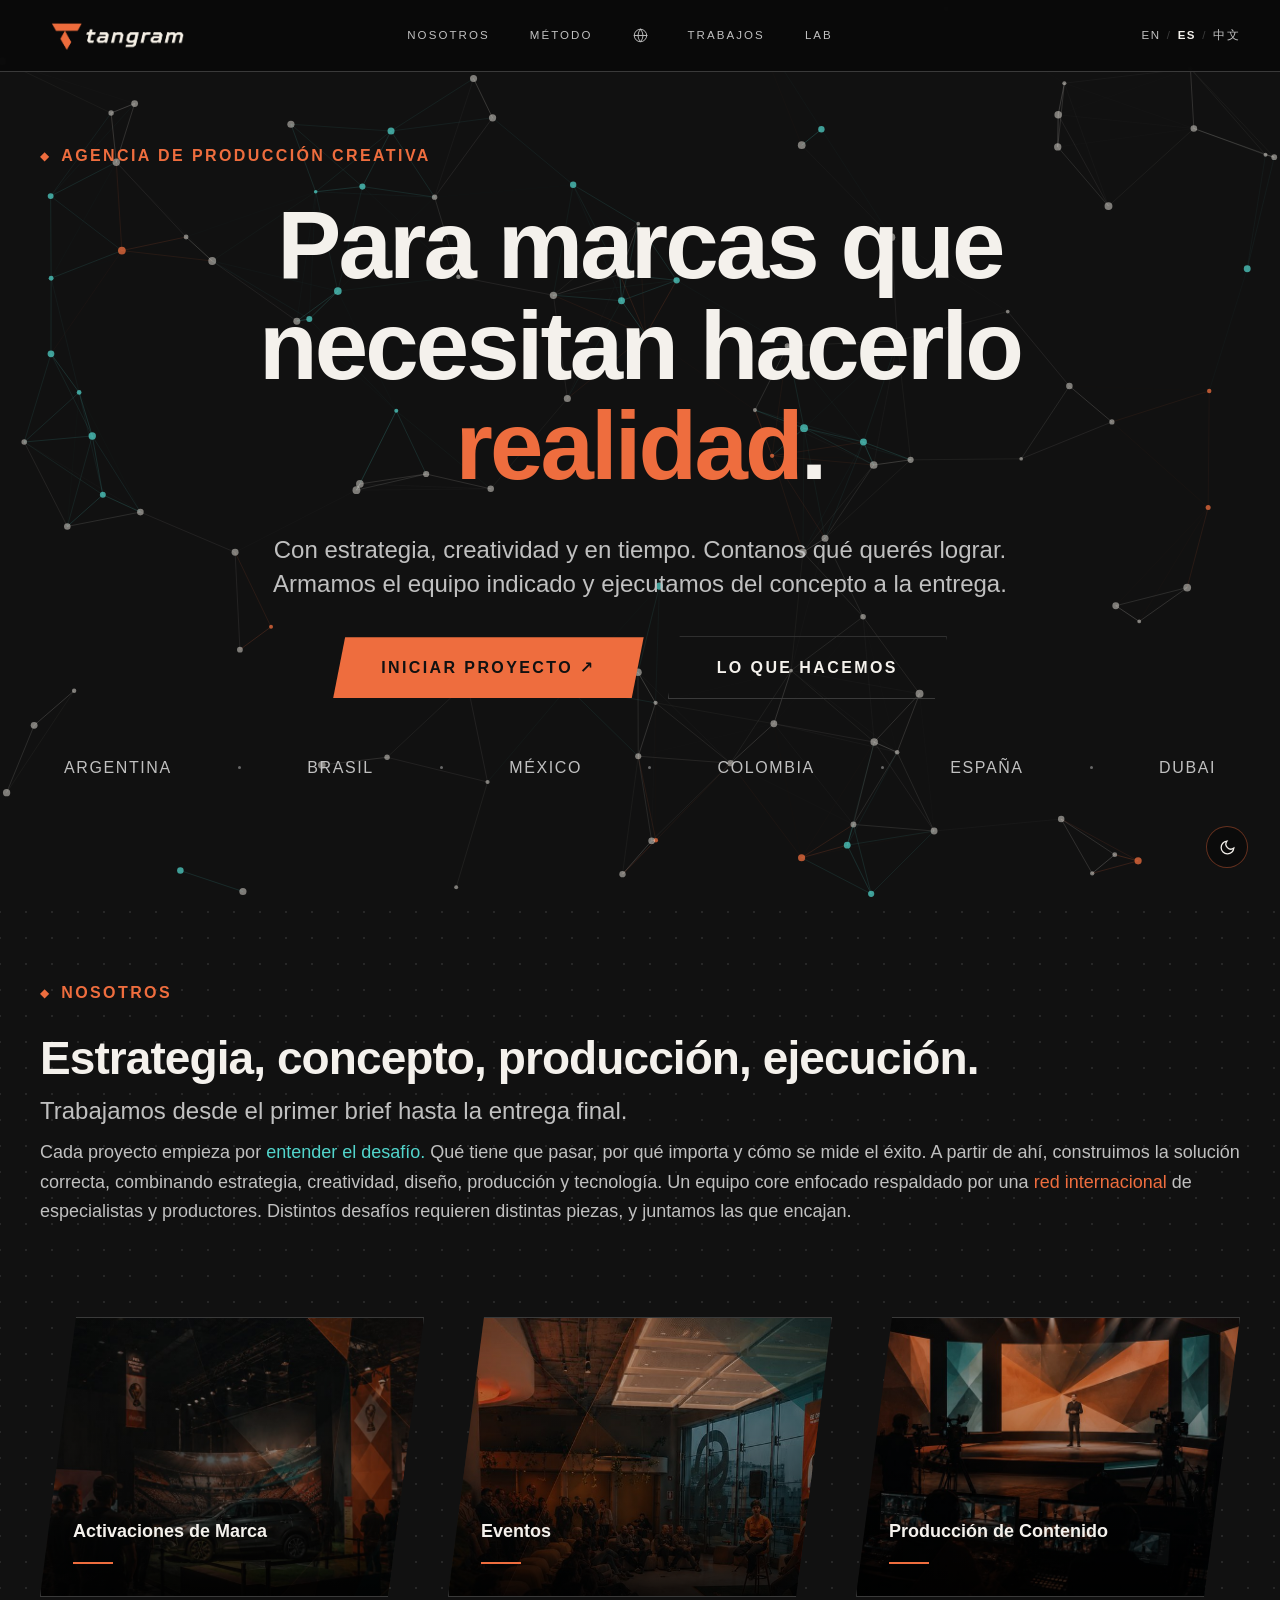
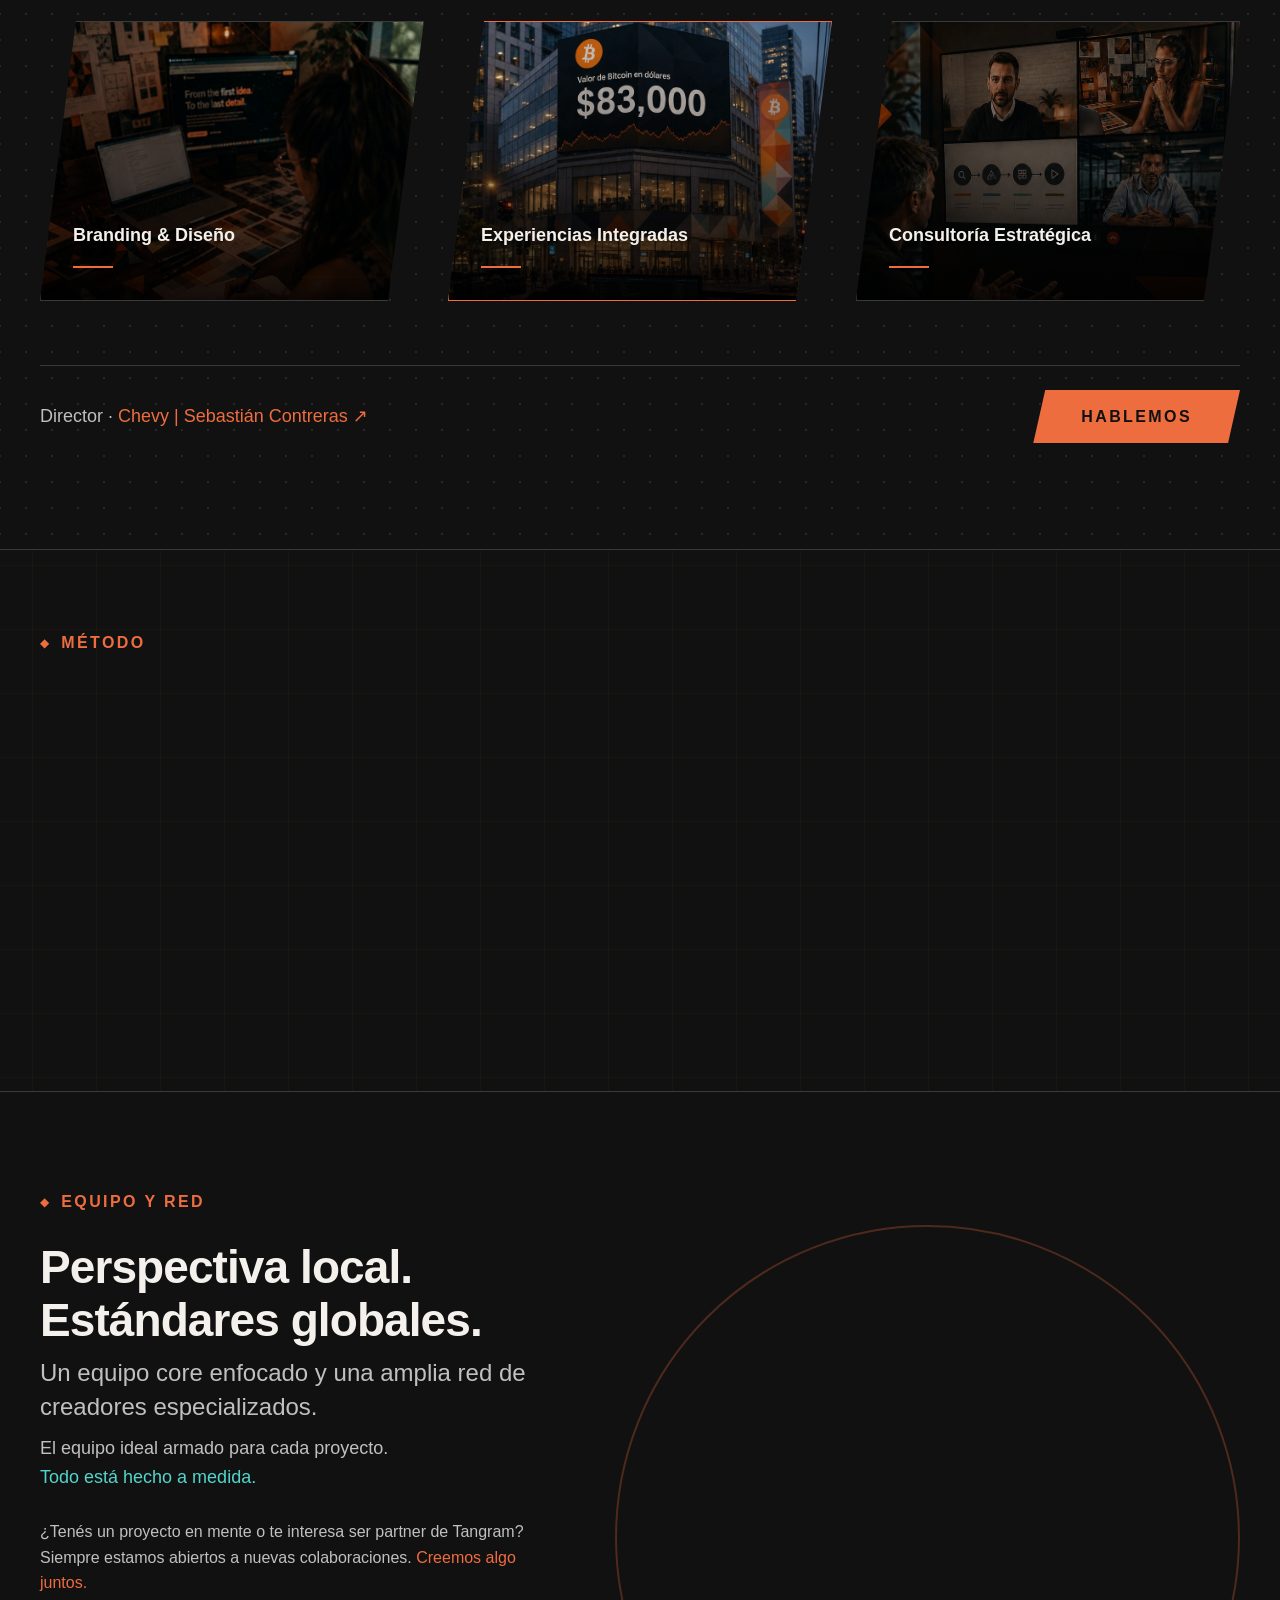
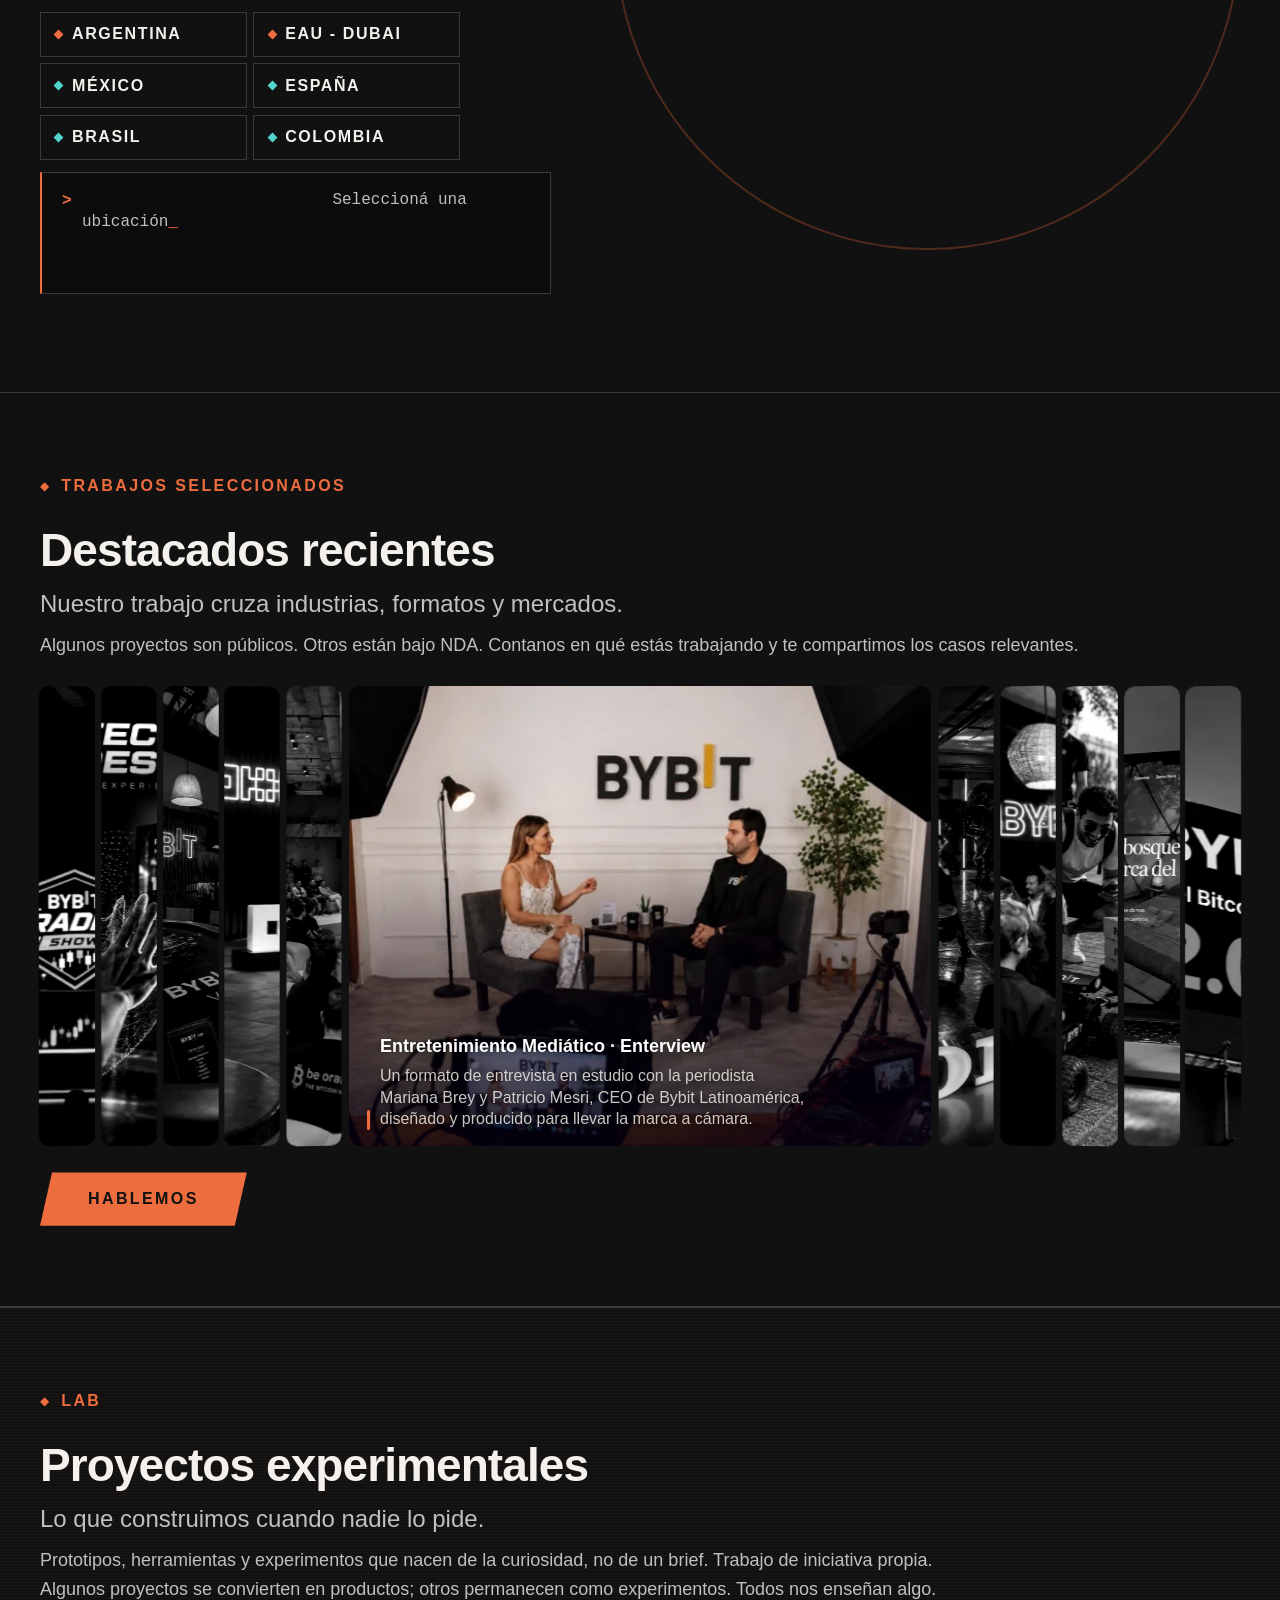
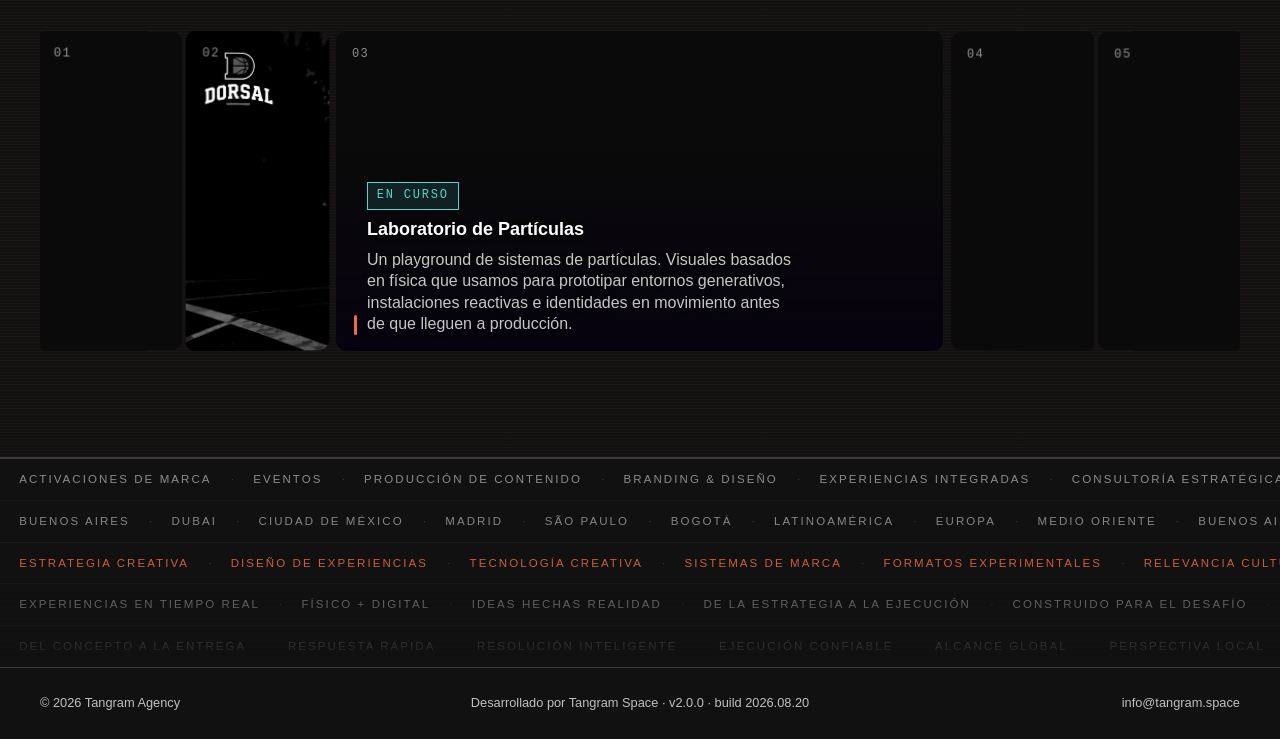
==== commit b74470aa: "Update tangram.space: Bybit Trading Show pages, SEO and analytics - Event page (/tradingshow/, ES+EN" ====
--- a/es/index.html
+++ b/es/index.html
@@ -4,20 +4,20 @@
 <head>
     <meta charset="UTF-8">
     <meta name="viewport" content="width=device-width, initial-scale=1.0">
-    <title>Tangram | Agencia de Producción Creativa en Dubái</title>
-    <meta name="description" content="Tangram es una agencia de producción creativa con base en Dubái, con operación en Latinoamérica, Europa y Medio Oriente: activaciones, eventos y contenido.">
+    <title>Tangram | Agencia de Producción Creativa en Latinoamérica</title>
+    <meta name="description" content="Agencia de producción creativa con base en Latinoamérica y operación en Europa y Dubái: activaciones de marca, eventos y contenido.">
     <meta property="og:type" content="website">
     <meta property="og:site_name" content="Tangram">
     <meta property="og:locale" content="es_ES">
     <meta property="og:url" content="http://staging-tangram-space.s3-website.us-east-2.amazonaws.com/es/index.html">
-    <meta property="og:title" content="Tangram | Agencia de Producción Creativa en Dubái">
-    <meta property="og:description" content="Tangram es una agencia de producción creativa con base en Dubái, con operación en Latinoamérica, Europa y Medio Oriente: activaciones, eventos y contenido.">
+    <meta property="og:title" content="Tangram | Agencia de Producción Creativa en Latinoamérica">
+    <meta property="og:description" content="Agencia de producción creativa con base en Latinoamérica y operación en Europa y Dubái: activaciones de marca, eventos y contenido.">
     <meta property="og:image" content="http://staging-tangram-space.s3-website.us-east-2.amazonaws.com/assets/images/og-cover.jpg">
     <meta property="og:image:width" content="1200">
     <meta property="og:image:height" content="630">
     <meta name="twitter:card" content="summary_large_image">
-    <meta name="twitter:title" content="Tangram | Agencia de Producción Creativa en Dubái">
-    <meta name="twitter:description" content="Tangram es una agencia de producción creativa con base en Dubái, con operación en Latinoamérica, Europa y Medio Oriente: activaciones, eventos y contenido.">
+    <meta name="twitter:title" content="Tangram | Agencia de Producción Creativa en Latinoamérica">
+    <meta name="twitter:description" content="Agencia de producción creativa con base en Latinoamérica y operación en Europa y Dubái: activaciones de marca, eventos y contenido.">
     <meta name="twitter:image" content="http://staging-tangram-space.s3-website.us-east-2.amazonaws.com/assets/images/og-cover.jpg">
     <link rel="preload" href="../fonts/TTOctosquares-DemiBold.woff2" as="font" type="font/woff2" crossorigin>
     <link rel="stylesheet" href="../css/styles.css">
@@ -36,13 +36,164 @@
     <script type="application/ld+json">
 {
     "@context": "https://schema.org",
-    "@type": "Organization",
-    "name": "Tangram",
-    "url": "http://staging-tangram-space.s3-website.us-east-2.amazonaws.com/es/index.html",
-    "logo": "http://staging-tangram-space.s3-website.us-east-2.amazonaws.com/assets/images/logo.png",
-    "email": "info@tangram.space",
-    "sameAs": [
-        "https://www.linkedin.com/company/tangram-marketing-agency"
+    "@graph": [
+        {
+            "@type": "Organization",
+            "@id": "http://staging-tangram-space.s3-website.us-east-2.amazonaws.com/#organization",
+            "name": "Tangram",
+            "url": "http://staging-tangram-space.s3-website.us-east-2.amazonaws.com/",
+            "logo": "http://staging-tangram-space.s3-website.us-east-2.amazonaws.com/assets/images/logo.png",
+            "alternateName": [
+                "Tangram Space",
+                "Tangram Agency"
+            ],
+            "description": "Tangram es una agencia de producción creativa con base en Latinoamérica y operación en Europa y Dubái: activaciones de marca, eventos y producción de contenido.",
+            "areaServed": [
+                "Latin America",
+                "Europe",
+                "Middle East"
+            ],
+            "knowsAbout": [
+                "Brand activations",
+                "Events",
+                "Content production",
+                "Branding and design",
+                "Integrated experiences",
+                "Strategic consulting"
+            ],
+            "knowsLanguage": [
+                "en",
+                "es",
+                "zh"
+            ],
+            "email": "info@tangram.space",
+            "contactPoint": [
+                {
+                    "@type": "ContactPoint",
+                    "contactType": "sales",
+                    "email": "info@tangram.space",
+                    "availableLanguage": [
+                        "en",
+                        "es",
+                        "zh"
+                    ]
+                },
+                {
+                    "@type": "ContactPoint",
+                    "contactType": "partnerships",
+                    "email": "info@tangram.space",
+                    "availableLanguage": [
+                        "en",
+                        "es",
+                        "zh"
+                    ]
+                }
+            ],
+            "sameAs": [
+                "https://www.linkedin.com/company/tangram-marketing-agency"
+            ],
+            "location": [
+                {
+                    "@type": "Place",
+                    "name": "Argentina",
+                    "description": "Proyectos de gran escala. Activaciones de marca, mappings, producción virtual, dirección creativa y gestión integral de proyectos.",
+                    "address": {
+                        "@type": "PostalAddress",
+                        "addressCountry": "AR"
+                    },
+                    "additionalProperty": {
+                        "@type": "PropertyValue",
+                        "name": "Role",
+                        "value": "Sede Central"
+                    }
+                },
+                {
+                    "@type": "Place",
+                    "name": "EAU - Dubai",
+                    "description": "Luces, mapping, shows y eventos. Estudio asociado: Cocolife. Estudio creativo de arte, entretenimiento y diseño visual disruptivo.",
+                    "address": {
+                        "@type": "PostalAddress",
+                        "addressCountry": "AE",
+                        "addressLocality": "Dubai"
+                    },
+                    "additionalProperty": {
+                        "@type": "PropertyValue",
+                        "name": "Role",
+                        "value": "Sede Central"
+                    }
+                },
+                {
+                    "@type": "Place",
+                    "name": "México",
+                    "description": "Producción 100% llave en mano. Ejecución local completa del concepto a la entrega.",
+                    "address": {
+                        "@type": "PostalAddress",
+                        "addressCountry": "MX"
+                    },
+                    "additionalProperty": {
+                        "@type": "PropertyValue",
+                        "name": "Role",
+                        "value": "Partner"
+                    }
+                },
+                {
+                    "@type": "Place",
+                    "name": "España",
+                    "description": "Experiencias a gran escala y producción de merchandise premium.",
+                    "address": {
+                        "@type": "PostalAddress",
+                        "addressCountry": "ES"
+                    },
+                    "additionalProperty": {
+                        "@type": "PropertyValue",
+                        "name": "Role",
+                        "value": "Partner"
+                    }
+                },
+                {
+                    "@type": "Place",
+                    "name": "Brasil",
+                    "description": "Productores y proveedores locales para costos competitivos y ejecución confiable.",
+                    "address": {
+                        "@type": "PostalAddress",
+                        "addressCountry": "BR"
+                    },
+                    "additionalProperty": {
+                        "@type": "PropertyValue",
+                        "name": "Role",
+                        "value": "Productor Local"
+                    }
+                },
+                {
+                    "@type": "Place",
+                    "name": "Colombia",
+                    "description": "Productores y proveedores locales para costos competitivos y ejecución confiable.",
+                    "address": {
+                        "@type": "PostalAddress",
+                        "addressCountry": "CO"
+                    },
+                    "additionalProperty": {
+                        "@type": "PropertyValue",
+                        "name": "Role",
+                        "value": "Productor Local"
+                    }
+                }
+            ]
+        },
+        {
+            "@type": "WebSite",
+            "@id": "http://staging-tangram-space.s3-website.us-east-2.amazonaws.com/#website",
+            "url": "http://staging-tangram-space.s3-website.us-east-2.amazonaws.com/",
+            "name": "Tangram",
+            "inLanguage": [
+                "en",
+                "es",
+                "zh"
+            ],
+            "publisher": {
+                "@id": "http://staging-tangram-space.s3-website.us-east-2.amazonaws.com/#organization"
+            }
+        }
     ]
 }
     </script>
@@ -199,6 +350,7 @@
                         <h2 class="section-title">Perspectiva local.<br>Estándares globales.</h2>
                         <p class="section-lead">Un equipo core enfocado y una amplia red de creadores especializados.</p>
                         <p class="body">El equipo ideal armado para cada proyecto.<br><span class="text-teal">Todo está hecho a medida.</span></p>
+                        <p class="dir-modal-sub">¿Tenés un proyecto en mente o te interesa ser partner de Tangram? Siempre estamos abiertos a nuevas colaboraciones. <a href="#contact" class="text-orange" data-open-contact>Creemos algo juntos.</a></p>
                         <div class="city-cards">
                             <button type="button" class="city-card" data-city="baires" data-type="hq" data-role="Sede Central" data-text="Proyectos de gran escala. Activaciones de marca, mappings, producción virtual, dirección creativa y gestión integral de proyectos.">
                                 <span class="city-dot"></span><span class="city-card-name team-location-label">Argentina</span>
@@ -241,37 +393,49 @@
                     <p class="section-lead">Nuestro trabajo cruza industrias, formatos y mercados.</p>
                     <p class="body">Algunos proyectos son públicos. Otros están bajo NDA. Contanos en qué estás trabajando y te compartimos los casos relevantes.</p>
                     <div class="ag-gallery" role="region" aria-label="Trabajos seleccionados">
-                        <div class="ag-panel" role="button" tabindex="0" aria-label="Desarrollo Tecnológico en Tiempo Real">
-                            <span class="ag-frame"><span class="ag-media"><picture><source srcset="../assets/images/cases/bybit-billboard.webp" type="image/webp"><img src="../assets/images/cases/bybit-billboard.jpg" alt="Cartelera OOH del precio de Bitcoin en Buenos Aires para Bybit" width="600" height="800" loading="lazy" decoding="async"></picture></span><span class="ag-overlay" aria-hidden="true"></span></span>
-                            <span class="lab-panel-info" aria-hidden="true"><span class="ag-bar"></span><span class="lab-panel-body"><span class="lab-panel-name">Desarrollo Tecnológico en Tiempo Real</span><span class="lab-panel-desc">El precio de Bitcoin en tiempo real convertido en una campaña de vía pública de alto impacto en Buenos Aires.</span></span></span>
-                        </div>
+                        <a class="ag-panel" tabindex="0" aria-label="Bybit Trading Show · Buenos Aires" href="/tradingshow/">
+                            <span class="ag-frame"><span class="ag-media"><picture><source srcset="../assets/images/cases/bybit-trading-show.webp" type="image/webp"><img src="../assets/images/cases/bybit-trading-show.jpg" alt="Escenario del Bybit Trading Show, evento de Bybit en Buenos Aires: pantallas LED con los cuatro equipos y el escudo del evento" width="1400" height="788" loading="lazy" decoding="async"></picture></span><span class="ag-overlay" aria-hidden="true"></span></span>
+                            <span class="lab-panel-info" aria-hidden="true"><span class="ag-bar"></span><span class="lab-panel-body"><span class="lab-panel-name">Bybit Trading Show · Buenos Aires</span><span class="lab-panel-desc">Un campeonato de trading en vivo para la comunidad cripto: pulseras NFC, trading simulado en pantallas LED y una final con 8 competidores. Ver galería de fotos &#8599;</span></span></span>
+                        </a>
+                        <div class="ag-panel" role="button" tabindex="0" aria-label="Perfect Trades">
+                            <span class="ag-frame"><span class="ag-media"><picture><source srcset="../assets/images/cases/perfect-trades.webp" type="image/webp"><img src="../assets/images/cases/perfect-trades.jpg" alt="Perfect Trades, juego de trading controlado por movimiento: una mano interactuando con una pantalla de Long/Short" width="1200" height="1200" loading="lazy" decoding="async"></picture></span><span class="ag-overlay" aria-hidden="true"></span></span>
+                            <span class="lab-panel-info" aria-hidden="true"><span class="ag-bar"></span><span class="lab-panel-body"><span class="lab-panel-name">Perfect Trades</span><span class="lab-panel-desc">Un juego de trading interactivo, controlado por movimiento, donde los jugadores predicen movimientos del mercado, suman puntos y descubren los hechos históricos reales detrás de cada operación.</span></span></span>
+                        </div>
+                        <div class="ag-panel" role="button" tabindex="0" aria-label="Evento VIP Temático · México">
+                            <span class="ag-frame"><span class="ag-media"><picture><source srcset="../assets/images/cases/bybit-poker.webp" type="image/webp"><img src="../assets/images/cases/bybit-poker.jpg" alt="Noche de póker VIP de Bybit en México: activación de marca y evento para la comunidad de Bybit" width="600" height="800" loading="lazy" decoding="async"></picture></span><span class="ag-overlay" aria-hidden="true"></span></span>
+                            <span class="lab-panel-info" aria-hidden="true"><span class="ag-bar"></span><span class="lab-panel-body"><span class="lab-panel-name">Evento VIP Temático · México</span><span class="lab-panel-desc">Una noche de póker de marca diseñada para transformar comunidad en una experiencia memorable.</span></span></span>
+                        </div>
+                        <div class="ag-panel" role="button" tabindex="0" aria-label="Branding para Evento Corporativo">
+                            <span class="ag-frame"><span class="ag-media"><picture><source srcset="../assets/images/cases/okx-branding-event.webp" type="image/webp"><img src="../assets/images/cases/okx-branding-event.jpg" alt="Montaje de evento con la marca OKX: backdrop, letras luminosas, menú, posavasos y servilletas con branding en una terraza al atardecer" width="1400" height="779" loading="lazy" decoding="async"></picture></span><span class="ag-overlay" aria-hidden="true"></span></span>
+                            <span class="lab-panel-info" aria-hidden="true"><span class="ag-bar"></span><span class="lab-panel-body"><span class="lab-panel-name">Branding para Evento Corporativo</span><span class="lab-panel-desc">Una propuesta de branding a medida para que la identidad de OKX destaque en el evento, equilibrando impacto visual, calidad de materiales y presupuesto del cliente.</span></span></span>
+                        </div>
+                        <div class="ag-panel" role="button" tabindex="0" aria-label="Conferencia Bitcoin · Be Orange Uruguay">
+                            <span class="ag-frame"><span class="ag-media"><picture><source srcset="../assets/images/cases/be-orange.webp" type="image/webp"><img src="../assets/images/cases/be-orange.jpg" alt="Producción de la conferencia de Bitcoin y Web3 de Be Orange" width="546" height="800" loading="lazy" decoding="async"></picture></span><span class="ag-overlay" aria-hidden="true"></span></span>
+                            <span class="lab-panel-info" aria-hidden="true"><span class="ag-bar"></span><span class="lab-panel-body"><span class="lab-panel-name">Conferencia Bitcoin · Be Orange Uruguay</span><span class="lab-panel-desc">Un encuentro Bitcoin que unió conversación, comunidad y una identidad visual clara.</span></span></span>
+                        </div>
+                        <a class="ag-panel" tabindex="0" aria-label="Entretenimiento Mediático · Enterview" href="https://www.instagram.com/reels/DTsj3qkkcLk/" target="_blank" rel="noopener">
+                            <span class="ag-frame"><span class="ag-media"><picture><source srcset="../assets/images/cases/bybit-enterview.webp" type="image/webp"><img src="../assets/images/cases/bybit-enterview.jpg" alt="Producción de contenido: entrevista con la periodista Mariana Brey y Patricio Mesri, CEO de Bybit Latinoamérica" width="600" height="800" loading="lazy" decoding="async"></picture></span><span class="ag-overlay" aria-hidden="true"></span></span>
+                            <span class="lab-panel-info" aria-hidden="true"><span class="ag-bar"></span><span class="lab-panel-body"><span class="lab-panel-name">Entretenimiento Mediático · Enterview</span><span class="lab-panel-desc">Un formato de entrevista en estudio con la periodista Mariana Brey y Patricio Mesri, CEO de Bybit Latinoamérica, diseñado y producido para llevar la marca a cámara.</span></span></span>
+                        </a>
                         <div class="ag-panel" role="button" tabindex="0" aria-label="Show de Luces LED Sincronizado">
                             <span class="ag-frame"><span class="ag-media"><picture><source srcset="../assets/images/cases/volvo.webp" type="image/webp"><img src="../assets/images/cases/volvo.jpg" alt="Show de luces del stand de Volvo en una expo" width="600" height="800" loading="lazy" decoding="async"></picture></span><span class="ag-overlay" aria-hidden="true"></span></span>
                             <span class="lab-panel-info" aria-hidden="true"><span class="ag-bar"></span><span class="lab-panel-body"><span class="lab-panel-name">Show de Luces LED Sincronizado</span><span class="lab-panel-desc">Una performance sincronizada de luces y percusión creada para el nuevo concept store de Volvo.</span></span></span>
                         </div>
-                        <div class="ag-panel" role="button" tabindex="0" aria-label="Evento VIP Temático · México">
-                            <span class="ag-frame"><span class="ag-media"><picture><source srcset="../assets/images/cases/bybit-poker.webp" type="image/webp"><img src="../assets/images/cases/bybit-poker.jpg" alt="Noche de póker VIP de Bybit en México" width="600" height="800" loading="lazy" decoding="async"></picture></span><span class="ag-overlay" aria-hidden="true"></span></span>
-                            <span class="lab-panel-info" aria-hidden="true"><span class="ag-bar"></span><span class="lab-panel-body"><span class="lab-panel-name">Evento VIP Temático · México</span><span class="lab-panel-desc">Una noche de póker de marca diseñada para transformar comunidad en una experiencia memorable.</span></span></span>
-                        </div>
-                        <div class="ag-panel" role="button" tabindex="0" aria-label="Conferencia Bitcoin · Be Orange Uruguay">
-                            <span class="ag-frame"><span class="ag-media"><picture><source srcset="../assets/images/cases/be-orange.webp" type="image/webp"><img src="../assets/images/cases/be-orange.jpg" alt="Producción de la conferencia de Bitcoin y Web3 de Be Orange" width="546" height="800" loading="lazy" decoding="async"></picture></span><span class="ag-overlay" aria-hidden="true"></span></span>
-                            <span class="lab-panel-info" aria-hidden="true"><span class="ag-bar"></span><span class="lab-panel-body"><span class="lab-panel-name">Conferencia Bitcoin · Be Orange Uruguay</span><span class="lab-panel-desc">Un encuentro Bitcoin que unió conversación, comunidad y una identidad visual clara.</span></span></span>
-                        </div>
-                        <a class="ag-panel" tabindex="0" aria-label="Entretenimiento Mediático · Enterview" href="https://www.instagram.com/reels/DTsj3qkkcLk/" target="_blank" rel="noopener">
-                            <span class="ag-frame"><span class="ag-media"><picture><source srcset="../assets/images/cases/bybit-enterview.webp" type="image/webp"><img src="../assets/images/cases/bybit-enterview.jpg" alt="Producción de contenido: entrevista a Patricio Mesri para Bybit" width="600" height="800" loading="lazy" decoding="async"></picture></span><span class="ag-overlay" aria-hidden="true"></span></span>
-                            <span class="lab-panel-info" aria-hidden="true"><span class="ag-bar"></span><span class="lab-panel-body"><span class="lab-panel-name">Entretenimiento Mediático · Enterview</span><span class="lab-panel-desc">Un formato de entrevista en estudio diseñado y producido para llevar la marca a cámara.</span></span></span>
-                        </a>
-                        <div class="ag-panel" role="button" tabindex="0" aria-label="Observatorio Bitcoin">
-                            <span class="ag-frame"><span class="ag-media"><picture><source srcset="../assets/images/lab/bitcoin-observatory.webp" type="image/webp"><img src="../assets/images/lab/bitcoin-observatory.jpg" alt="Observatorio Bitcoin" width="1774" height="887" loading="lazy" decoding="async"></picture></span><span class="ag-overlay" aria-hidden="true"></span></span>
-                            <span class="lab-panel-info" aria-hidden="true"><span class="ag-bar"></span><span class="lab-panel-body"><span class="lab-panel-name">Observatorio Bitcoin</span><span class="lab-panel-desc">Una herramienta abierta de datos en tiempo real para leer mercado, red y señales on-chain de Bitcoin.</span></span></span>
-                        </div>
                         <div class="ag-panel" role="button" tabindex="0" aria-label="Lanzamiento de Card & Pay · Brasil y México">
-                            <span class="ag-frame"><span class="ag-media"><picture><source srcset="../assets/images/cases/bybit-card.webp" type="image/webp"><img src="../assets/images/cases/bybit-card.jpg" alt="Lanzamiento de Bybit Card and Pay en México y Brasil" width="1086" height="1448" loading="lazy" decoding="async"></picture></span><span class="ag-overlay" aria-hidden="true"></span></span>
+                            <span class="ag-frame"><span class="ag-media"><picture><source srcset="../assets/images/cases/bybit-card.webp" type="image/webp"><img src="../assets/images/cases/bybit-card.jpg" alt="Evento de lanzamiento de Bybit Card en México: asistentes firmando el muro de marca BYBIT CARD junto al neón de Bybit" width="1400" height="933" loading="lazy" decoding="async"></picture></span><span class="ag-overlay" aria-hidden="true"></span></span>
                             <span class="lab-panel-info" aria-hidden="true"><span class="ag-bar"></span><span class="lab-panel-body"><span class="lab-panel-name">Lanzamiento de Card & Pay · Brasil y México</span><span class="lab-panel-desc">Una experiencia de lanzamiento multisensorial para presentar Bybit Card y Pay en Brasil y México.</span></span></span>
                         </div>
                         <div class="ag-panel" role="button" tabindex="0" aria-label="Activación de Marca Callejera">
-                            <span class="ag-frame"><span class="ag-media"><picture><source srcset="../assets/images/cases/bybit-pizza-car.webp" type="image/webp"><img src="../assets/images/cases/bybit-pizza-car.jpg" alt="Activación de marca callejera por el Bitcoin Pizza Day" width="1086" height="1448" loading="lazy" decoding="async"></picture></span><span class="ag-overlay" aria-hidden="true"></span></span>
+                            <span class="ag-frame"><span class="ag-media"><picture><source srcset="../assets/images/cases/bybit-pizza-car.webp" type="image/webp"><img src="../assets/images/cases/bybit-pizza-car.jpg" alt="Activación callejera de Bybit por el Bitcoin Pizza Day con un auto de marca" width="1086" height="1448" loading="lazy" decoding="async"></picture></span><span class="ag-overlay" aria-hidden="true"></span></span>
                             <span class="lab-panel-info" aria-hidden="true"><span class="ag-bar"></span><span class="lab-panel-body"><span class="lab-panel-name">Activación de Marca Callejera</span><span class="lab-panel-desc">Una activación urbana lúdica que convirtió entregas de pizza de marca en momentos compartidos de descubrimiento.</span></span></span>
+                        </div>
+                        <div class="ag-panel" role="button" tabindex="0" aria-label="La Templanza · Sitio web de eco glamping">
+                            <span class="ag-frame"><span class="ag-media"><picture><source srcset="../assets/images/cases/la-templanza.webp" type="image/webp"><img src="../assets/images/cases/la-templanza.jpg" alt="Sitio web de La Templanza, eco glamping, en una laptop: portada con el interior de un domo geodésico y vista al océano" width="1200" height="900" loading="lazy" decoding="async"></picture></span><span class="ag-overlay" aria-hidden="true"></span></span>
+                            <span class="lab-panel-info" aria-hidden="true"><span class="ag-bar"></span><span class="lab-panel-body"><span class="lab-panel-name">La Templanza · Sitio web de eco glamping</span><span class="lab-panel-desc">Un sitio web para un refugio de eco-glamping en Rocha, Uruguay. Incluye detalles de alojamiento, galerías de fotos y una interfaz intuitiva para explorar la propiedad y planificar una estadía.</span></span></span>
+                        </div>
+                        <div class="ag-panel" role="button" tabindex="0" aria-label="Desarrollo Tecnológico en Tiempo Real">
+                            <span class="ag-frame"><span class="ag-media"><picture><source srcset="../assets/images/cases/bybit-billboard.webp" type="image/webp"><img src="../assets/images/cases/bybit-billboard.jpg" alt="Cartelera de Bybit al atardecer con el precio de Bitcoin en vivo: campaña OOH en Buenos Aires" width="1672" height="941" loading="lazy" decoding="async"></picture></span><span class="ag-overlay" aria-hidden="true"></span></span>
+                            <span class="lab-panel-info" aria-hidden="true"><span class="ag-bar"></span><span class="lab-panel-body"><span class="lab-panel-name">Desarrollo Tecnológico en Tiempo Real</span><span class="lab-panel-desc">El precio de Bitcoin en tiempo real convertido en una campaña de vía pública de alto impacto en Buenos Aires.</span></span></span>
                         </div>
                     </div>
                     <button class="btn-primary" id="open-contact-modal">Hablemos</button>
@@ -301,9 +465,21 @@
                             </span>
                         </span>
                     </article>
+                    <article class="ag-panel lab-panel" tabindex="0" aria-label="Dorsal · App de básquet">
+                        <span class="ag-frame"><span class="ag-media"><picture><source srcset="../assets/images/lab/dorsal-app.webp" type="image/webp"><img src="../assets/images/lab/dorsal-app.jpg" alt="Dorsal · App de básquet" width="1600" height="640" loading="lazy" decoding="async"></picture></span><span class="ag-overlay" aria-hidden="true"></span></span>
+                        <span class="lab-panel-idx" aria-hidden="true">02</span>
+                        <span class="lab-panel-info" aria-hidden="true">
+                            <span class="ag-bar"></span>
+                            <span class="lab-panel-body">
+                                <span class="lab-status" data-status="IN_DEVELOPMENT">En desarrollo</span>
+                                <span class="lab-panel-name">Dorsal · App de básquet</span>
+                                <span class="lab-panel-desc">Una experiencia digital que acerca a los jóvenes jugadores de básquet a su juego. Une estadísticas, hitos personales y seguimiento de temporada en una plataforma que convierte los datos en la historia del jugador.</span>
+                            </span>
+                        </span>
+                    </article>
                     <article class="ag-panel lab-panel" tabindex="0" aria-label="Laboratorio de Partículas">
                         <span class="ag-frame"><span class="ag-media"><picture><source srcset="../assets/images/lab/particle-lab.webp" type="image/webp"><img src="../assets/images/lab/particle-lab.jpg" alt="Laboratorio de Partículas" width="1774" height="887" loading="lazy" decoding="async"></picture></span><span class="ag-overlay" aria-hidden="true"></span></span>
-                        <span class="lab-panel-idx" aria-hidden="true">02</span>
+                        <span class="lab-panel-idx" aria-hidden="true">03</span>
                         <span class="lab-panel-info" aria-hidden="true">
                             <span class="ag-bar"></span>
                             <span class="lab-panel-body">
@@ -313,9 +489,21 @@
                             </span>
                         </span>
                     </article>
+                    <article class="ag-panel lab-panel" tabindex="0" aria-label="Observatorio Bitcoin">
+                        <span class="ag-frame"><span class="ag-media"><picture><source srcset="../assets/images/lab/bitcoin-observatory.webp" type="image/webp"><img src="../assets/images/lab/bitcoin-observatory.jpg" alt="Observatorio Bitcoin" width="1774" height="887" loading="lazy" decoding="async"></picture></span><span class="ag-overlay" aria-hidden="true"></span></span>
+                        <span class="lab-panel-idx" aria-hidden="true">04</span>
+                        <span class="lab-panel-info" aria-hidden="true">
+                            <span class="ag-bar"></span>
+                            <span class="lab-panel-body">
+                                <span class="lab-status" data-status="ONGOING">En curso</span>
+                                <span class="lab-panel-name">Observatorio Bitcoin</span>
+                                <span class="lab-panel-desc">Una herramienta abierta de datos en tiempo real para leer mercado, red y señales on-chain de Bitcoin.</span>
+                            </span>
+                        </span>
+                    </article>
                     <a class="ag-panel lab-panel" tabindex="0" aria-label="Experiencia VR Martin Coggi" href="https://youtu.be/PFShiJk9crU" target="_blank" rel="noopener">
                         <span class="ag-frame"><span class="ag-media"><picture><source srcset="../assets/images/lab/martin-coggi-vr.webp" type="image/webp"><img src="../assets/images/lab/martin-coggi-vr.jpg" alt="Experiencia VR Martin Coggi" width="1774" height="887" loading="lazy" decoding="async"></picture></span><span class="ag-overlay" aria-hidden="true"></span></span>
-                        <span class="lab-panel-idx" aria-hidden="true">03</span>
+                        <span class="lab-panel-idx" aria-hidden="true">05</span>
                         <span class="lab-panel-info" aria-hidden="true">
                             <span class="ag-bar"></span>
                             <span class="lab-panel-body">
--- a/css/styles.css
+++ b/css/styles.css
@@ -726,17 +726,82 @@
    simulated against the real object-fit:cover math per source image,
    not eyeballed on the live page. Filename-keyed so it applies
    identically across en/es/zh without per-language markup. Bitcoin
-   Conference and Card & Pay Launch center-crop correctly and are left
-   alone. */
+   Conference center-crops correctly and is left alone. */
 .ag-media img[src*="volvo.jpg"]            { object-position: 50% 35%; } /* keeps the full drummer trio's faces; default center cut the lead drummer through the eyes */
 .ag-media img[src*="bybit-poker.jpg"]      { object-position: 50% 35%; } /* keeps the BYBIT neon sign; default center showed only chairs, no branding */
 .ag-media img[src*="bybit-enterview.jpg"]  { object-position: 50% 30%; } /* keeps both faces; default center cropped both heads off at the neck */
 .ag-media img[src*="bybit-pizza-car.jpg"]  { object-position: 50% 82%; } /* brings the Bybit car fully into frame, higher up in the shot */
-/* Default center-crop showed too much sky above the billboards, with
-   the sharper, more legible sign sitting off to the right. Scaled up
-   20% and re-anchored toward that sign so the extra zoom crops away
-   sky/edges instead of the subject. */
-.ag-media img[src*="bybit-billboard.jpg"]  { transform: scale(1.2); transform-origin: 66% 60%; }
+/* Photo is landscape (1672×941, sunset shot) but the panel crops to a
+   narrow-tall strip, so default center-crop was mostly empty sky and
+   missed the sign. Anchored right toward the BYBIT wordmark/price. */
+.ag-media img[src*="bybit-billboard.jpg"]  { object-position: 63% 48%; }
+/* Card & Pay Launch is a 3:2 split collage (bright signed BYBIT wall left,
+   dark neon sign + crowd right). Row layout: collapsed strips crop by
+   width, so x picks the neon sign; the open panel frames both halves.
+   Vertical accordion: the caption sits on the bright wall, so the open
+   panel is dimmed and framed on the sign, closed bands keep the wall
+   logo, and phones (open panel crops by height) show the dark right
+   half. Eases with the panel's own grow. */
+.ag-media img[src*="bybit-card.jpg"] {
+    object-position: 60% 50%;
+    transition: object-position 0.6s cubic-bezier(0.16,1,0.3,1), filter 0.6s ease;
+}
+.ag-panel--active .ag-media img[src*="bybit-card.jpg"] { object-position: 10% 50%; }
+@media (max-width: 1100px) {
+    .ag-media img[src*="bybit-card.jpg"] { object-position: 50% 35%; }
+    .ag-panel--active .ag-media img[src*="bybit-card.jpg"] { object-position: 50% 20%; filter: brightness(0.6); }
+}
+@media (max-width: 520px) {
+    .ag-panel--active .ag-media img[src*="bybit-card.jpg"] { object-position: 100% 20%; }
+}
+/* Perfect Trades is a square cover (wordmark top-left, hand mid-left).
+   Row layout: collapsed strips crop by width, so x picks the hand; the
+   wide active panel crops by height, so y keeps the wordmark in frame.
+   Vertical accordion: the panel is a short, wide band, so tablets frame
+   the wordmark above the caption and phones (caption fills the panel)
+   frame the hand and screen once the panel is open; closed bands keep
+   the wordmark. Eases with the panel's own grow. */
+.ag-media img[src*="perfect-trades.jpg"] {
+    object-position: 34% 20%;
+    transition: object-position 0.6s cubic-bezier(0.16,1,0.3,1);
+}
+@media (max-width: 1100px) {
+    .ag-media img[src*="perfect-trades.jpg"] { object-position: 50% 10%; }
+}
+@media (max-width: 520px) {
+    .ag-panel--active .ag-media img[src*="perfect-trades.jpg"] { object-position: 50% 100%; }
+}
+/* La Templanza is a 4:3 laptop mockup (screen center-right). Row layout:
+   collapsed strips crop by width, so x picks the screen. Vertical
+   accordion: the panel is a short, wide band, so y frames the hero
+   headline above the caption. */
+.ag-media img[src*="la-templanza.jpg"] { object-position: 63% 50%; }
+@media (max-width: 1100px) {
+    .ag-media img[src*="la-templanza.jpg"] { object-position: 50% 45%; }
+}
+/* Light cover under a caption that fills the whole phone panel: dim it so
+   the white text keeps its contrast. */
+@media (max-width: 520px) {
+    .ag-media img[src*="la-templanza.jpg"] { filter: brightness(0.6); }
+}
+/* Corporate Event Branding is a dark 1.8:1 terrace scene (backdrop wall
+   left, neon OKX sign and lit letters right). Row layout: collapsed
+   strips crop by width, so x picks the neon sign; the open panel frames
+   wall, sign and letters together. Vertical accordion: y keeps the sign
+   and wall in the band, and phones (open panel crops by height) slide
+   right to the sign and letters. Eases with the panel's own grow. */
+.ag-media img[src*="okx-branding-event.jpg"] {
+    object-position: 65% 50%;
+    transition: object-position 0.6s cubic-bezier(0.16,1,0.3,1);
+}
+.ag-panel--active .ag-media img[src*="okx-branding-event.jpg"] { object-position: 45% 50%; }
+@media (max-width: 1100px) {
+    .ag-media img[src*="okx-branding-event.jpg"],
+    .ag-panel--active .ag-media img[src*="okx-branding-event.jpg"] { object-position: 50% 20%; }
+}
+@media (max-width: 520px) {
+    .ag-panel--active .ag-media img[src*="okx-branding-event.jpg"] { object-position: 60% 20%; }
+}
 
 .ag-overlay {
     position: absolute;
@@ -773,26 +838,27 @@
     .ag-panel { transform: none !important; min-height: 48px; }
 }
 
-/* Selected Work has 8 panels vs. Lab's 3. main.js splits gallery width
-   0.52 / (0.48 ÷ 7 rest) between the active panel and each inactive
-   sliver — at 8 panels that's ~6% of the gallery per inactive panel,
+/* Selected Work has 11 panels vs. Lab's 5. main.js splits gallery width
+   0.52 / (0.48 ÷ 10 rest) between the active panel and each inactive
+   sliver — at 11 panels that's ~5% of the gallery per inactive panel,
    which drops under a 44px touch target well before 520px (measured:
-   ~646px, using the row's real gutter/gap). Lab's 3-panel math (~24%
-   per inactive panel) never has this problem, so it keeps the 520px
-   cutover above and doesn't need this override.
-   Height budget: 7 collapsed panels pin to their 48px min-height floor
-   (336px) + 7×8px gaps (56px) = 392px fixed before the active panel
+   40px at a 900px viewport with 10 panels; with 11 the same math puts
+   the crossover near ~1070px, using the row's real gutter/gap; 1100px
+   keeps a margin). Lab's 5-panel math (~12% per inactive panel) never
+   has this problem, so it keeps the 520px cutover above and doesn't
+   need this override.
+   Height budget: 10 collapsed panels pin to their 48px min-height floor
+   (480px) + 10×8px gaps (80px) = 560px fixed before the active panel
    sees a single pixel — at the old 480px total that left only ~88px
    for the active panel, not enough to render title + description
    without clipping (confirmed live: measured 88px rendered height).
-   600px gives the active panel ~208px, enough for a 1-line title plus
-   a 3-line description with margin. Lab's own height (320px @ ≥521px,
-   480px below it) is untouched — its 3-panel math never hits this
-   floor. */
-@media (max-width: 660px) {
+   816px gives the active panel ~256px, enough for a 2-line title plus
+   a 6-line description (the longest, La Templanza) with margin. Lab
+   sizes its own phone height next to .lab-gallery. */
+@media (max-width: 1100px) {
     .portfolio .ag-gallery {
         flex-direction: column;
-        height: 600px;
+        height: 816px;
         perspective: none;
     }
     .portfolio .ag-panel { transform: none !important; min-height: 48px; }
@@ -1560,7 +1626,7 @@
 }
 .lab .container { position: relative; z-index: 1; }
 /* ── Lab gallery — same ag-gallery/ag-panel accordion as Selected Work,
-   just shorter so the 3 panels read as horizontal/landscape frames
+   just shorter so the panels read as horizontal/landscape frames
    instead of the tall vertical strips used there. ─────────────────── */
 /* Safari bug, localized to Lab only: .ag-panel combines flex-grow
    (animated via JS on activate/hover), perspective on the gallery and
@@ -1570,7 +1636,7 @@
    flex-computed track width, breaking out of the row. Selected Work
    never shows it in practice — 7 narrow inactive panels leave too
    little width per panel for the miscalculation to be visible — but
-   Lab's 3 wide panels make it obvious. Rather than touch the shared
+   Lab's wide panels make it obvious. Rather than touch the shared
    .ag-gallery/.ag-panel rules (which would also change Selected Work),
    .lab-gallery gets its own hard width cap + clip: whatever WebKit
    miscalculates internally, the gallery itself can never render wider
@@ -1583,6 +1649,22 @@
 }
 @media (min-width: 521px) {
     .lab-gallery { height: 320px; }
+}
+/* Phone height for 5 panels: the open one gets 0.52 × (520 − 4×8 gaps)
+   ≈ 254px, enough for the status chip + title + description; the four
+   closed ones get ~58px each, above the 48px floor. */
+@media (max-width: 520px) {
+    .lab-gallery { height: 520px; }
+}
+
+/* Dorsal cover is a 2.5:1 banner with the small logo top-left and the
+   phone center-right. Anchored fully left so the logo is in frame in
+   every panel state (collapsed strips included) and the hoop stays out.
+   On phones the active panel is near-square and its caption fills the
+   whole height, so it would sit on the logo: frame the phone there. */
+.lab-panel .ag-media img[src*="dorsal-app.jpg"] { object-position: 0% 50%; }
+@media (max-width: 520px) {
+    .lab-panel .ag-media img[src*="dorsal-app.jpg"] { object-position: 60% 50%; }
 }
 
 .lab-panel-idx {
